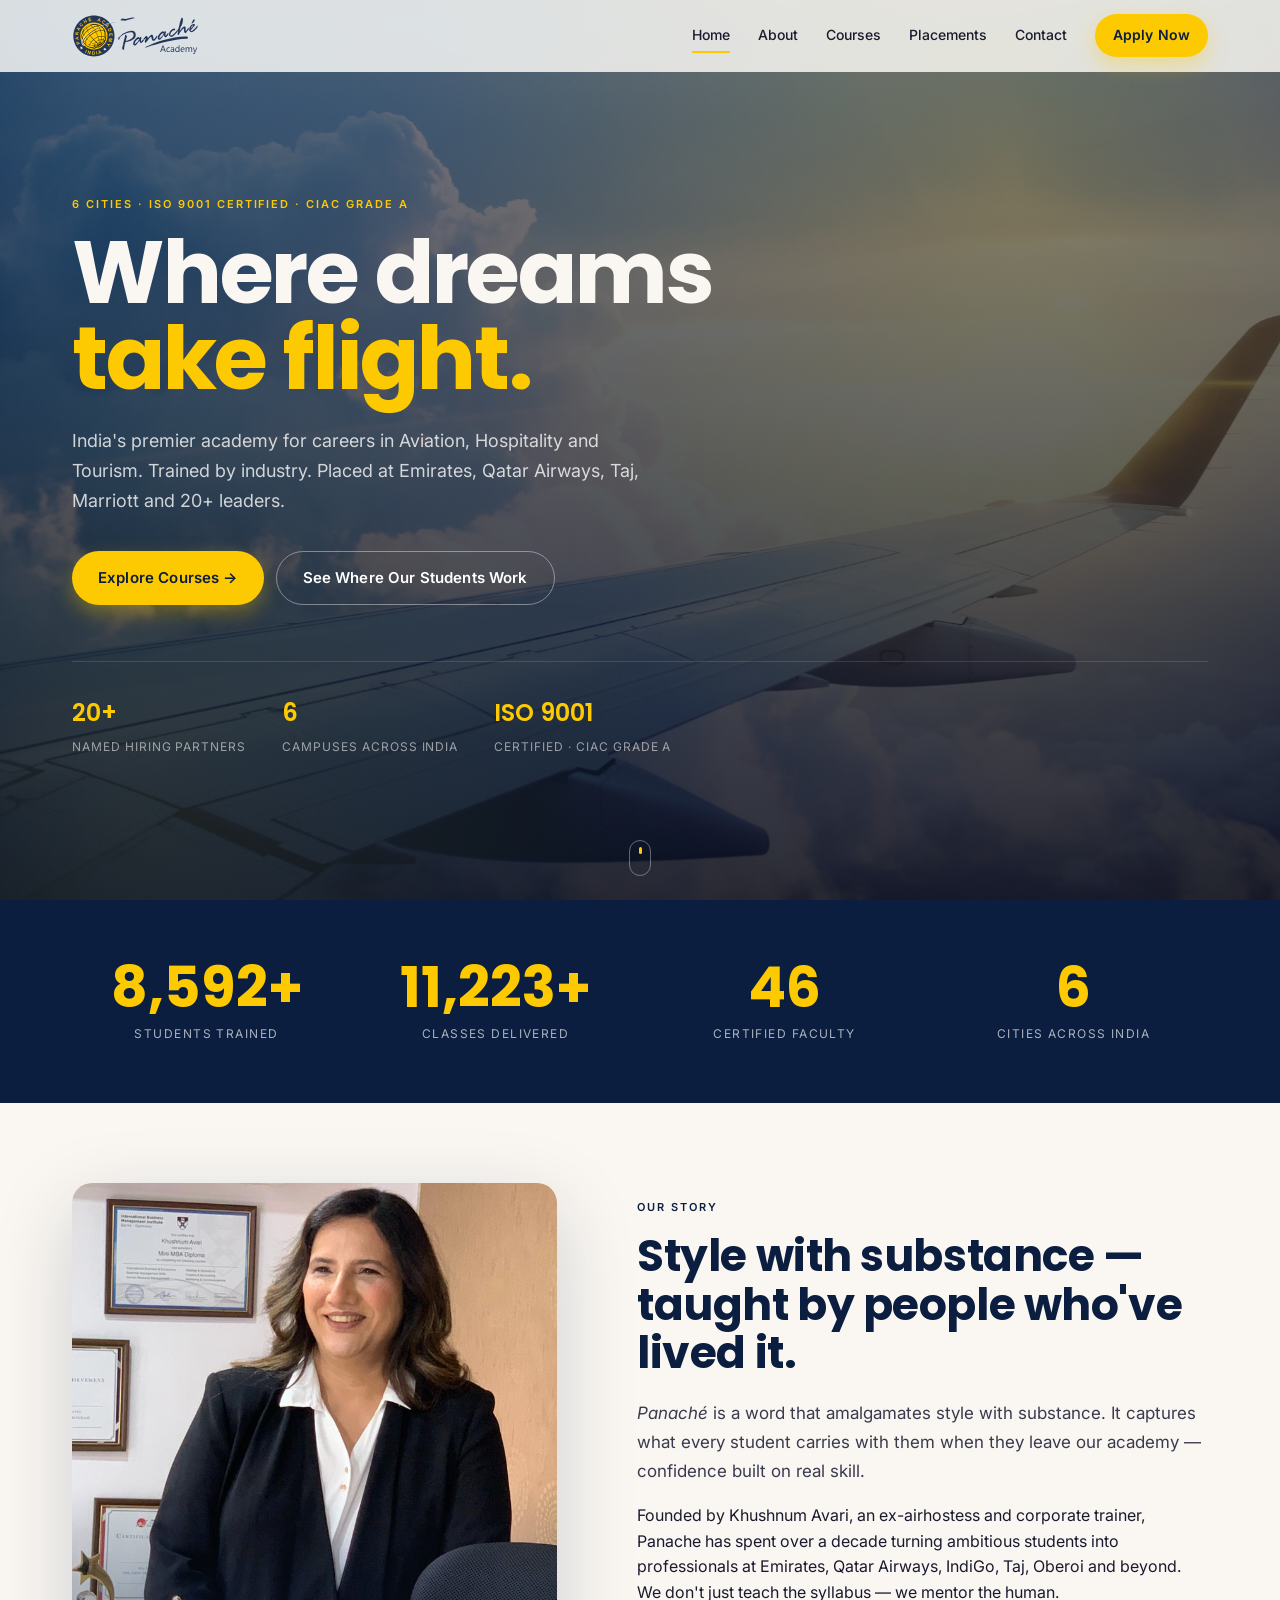
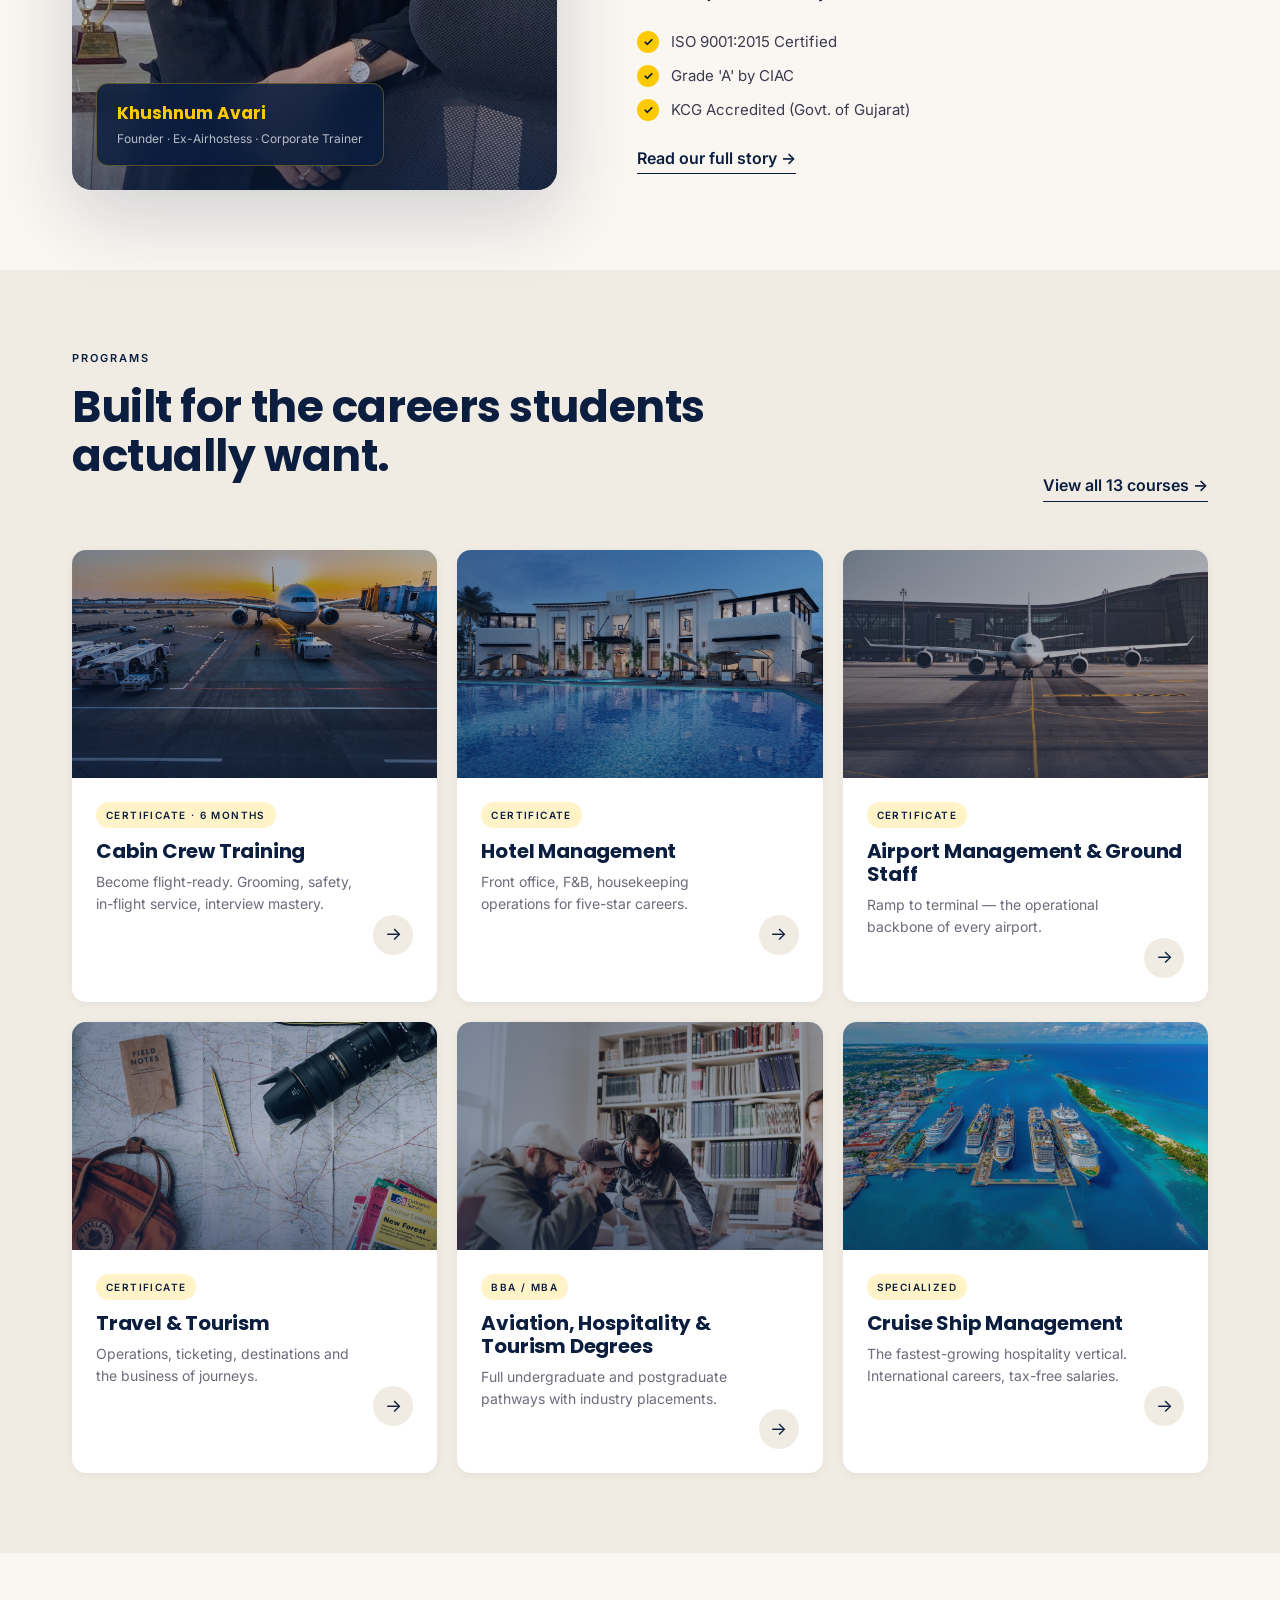
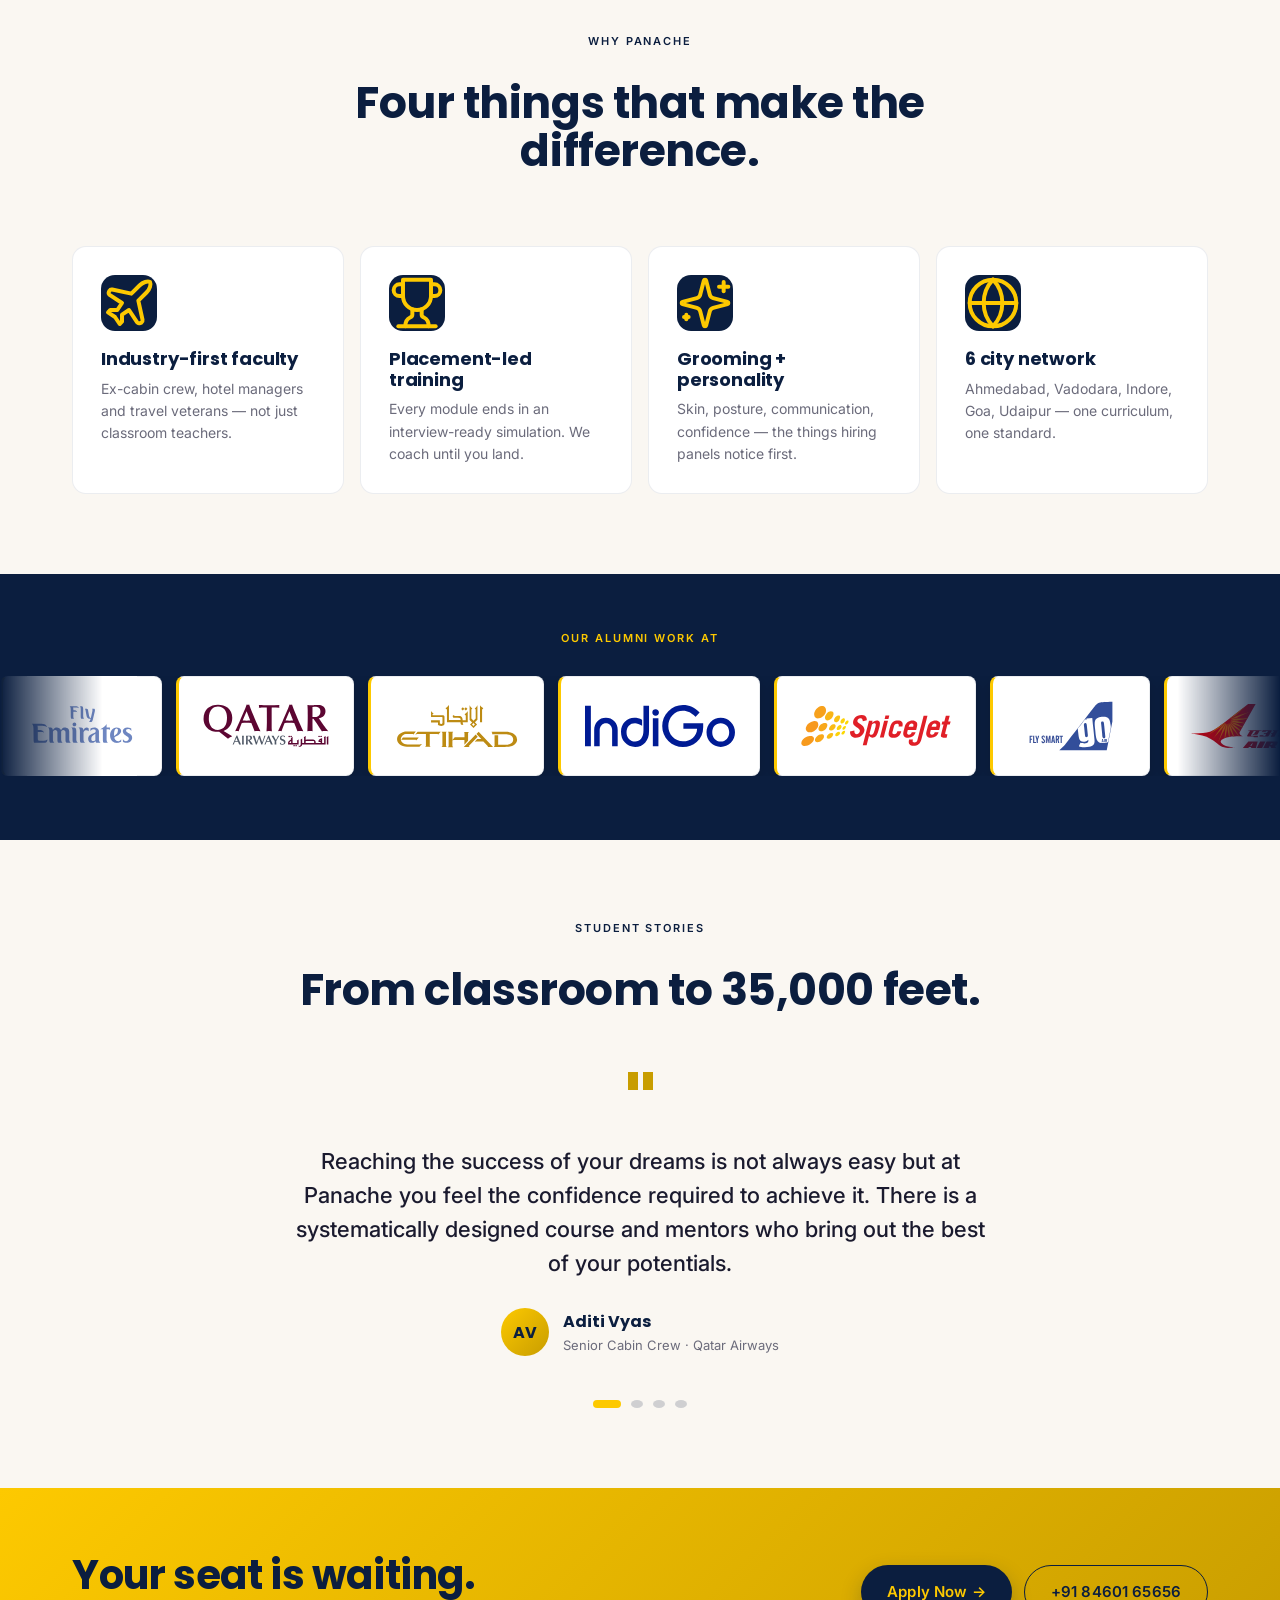
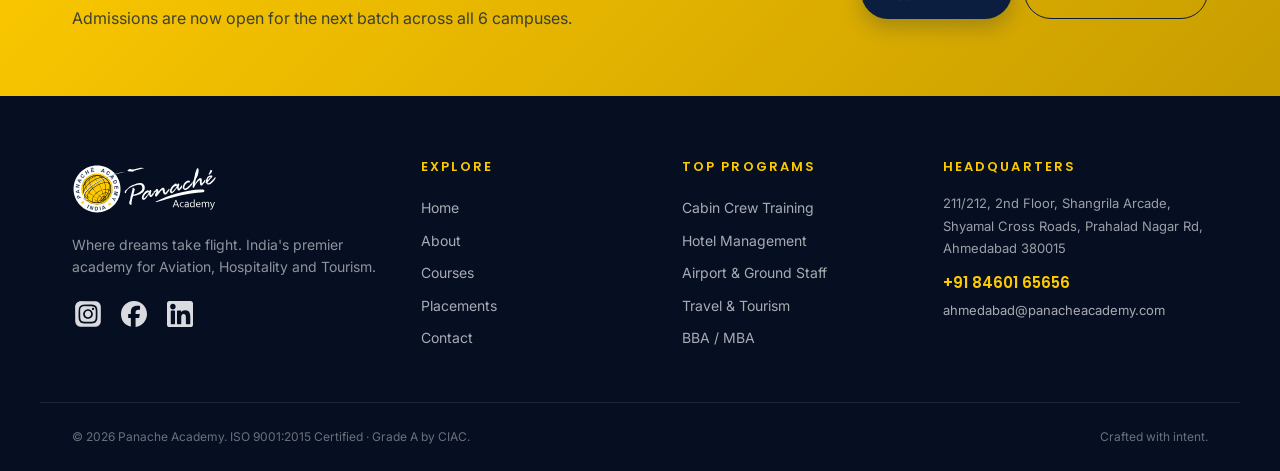
==== index.html @ a0f59168 "Initial site — Panache Academy pitch redesign" ====
<!DOCTYPE html>
<html lang="en">
<head>
  <meta charset="UTF-8" />
  <meta name="viewport" content="width=device-width, initial-scale=1.0" />
  <meta name="description" content="Panache Academy — India's premier institute for Aviation, Hospitality and Tourism careers. ISO 9001 certified. 23+ hiring partners. 6 cities." />
  <title>Panache Academy — Where Dreams Take Flight</title>

  <link rel="preconnect" href="https://fonts.googleapis.com" />
  <link rel="preconnect" href="https://fonts.gstatic.com" crossorigin />
  <link href="https://fonts.googleapis.com/css2?family=Inter:wght@400;500;600&family=Poppins:wght@500;600;700&display=swap" rel="stylesheet" />

  <link rel="stylesheet" href="css/style.css" />
</head>
<body>
  <!-- ============ HEADER ============ -->
  <header class="site-header" id="siteHeader">
    <div class="container header-inner">
      <a href="index.html" class="brand">
        <img src="images/panache-logo-01.svg" alt="Panache Academy" class="brand-img brand-img-dark" width="132" height="42" />
        <img src="images/panache-logo-02.svg" alt="Panache Academy" class="brand-img brand-img-light" width="132" height="42" />
      </a>

      <nav class="nav" id="primaryNav" aria-label="Primary">
        <a href="index.html" class="nav-link active">Home</a>
        <a href="about.html" class="nav-link">About</a>
        <a href="courses.html" class="nav-link">Courses</a>
        <a href="placements.html" class="nav-link">Placements</a>
        <a href="contact.html" class="nav-link">Contact</a>
        <a href="contact.html#apply" class="btn btn-primary btn-sm">Apply Now</a>
      </nav>

      <button class="nav-toggle" id="navToggle" aria-label="Open menu" aria-expanded="false">
        <span></span><span></span><span></span>
      </button>
    </div>
  </header>

  <!-- ============ HERO ============ -->
  <section class="hero">
    <div class="hero-bg" aria-hidden="true"></div>
    <div class="hero-overlay" aria-hidden="true"></div>

    <div class="container hero-inner">
      <p class="eyebrow">6 CITIES · ISO 9001 CERTIFIED · CIAC GRADE A</p>
      <h1 class="hero-title">
        Where dreams<br />
        <span class="gold">take flight.</span>
      </h1>
      <p class="hero-sub">
        India's premier academy for careers in Aviation, Hospitality and Tourism.
        Trained by industry. Placed at Emirates, Qatar Airways, Taj, Marriott and 20+ leaders.
      </p>
      <div class="hero-cta">
        <a href="courses.html" class="btn btn-primary">Explore Courses →</a>
        <a href="placements.html" class="btn btn-ghost">See Where Our Students Work</a>
      </div>

      <div class="hero-meta">
        <div><strong>20+</strong><span>Named Hiring Partners</span></div>
        <div><strong>6</strong><span>Campuses Across India</span></div>
        <div><strong>ISO 9001</strong><span>Certified · CIAC Grade A</span></div>
      </div>
    </div>

    <div class="hero-scroll" aria-hidden="true">
      <span></span>
    </div>
  </section>

  <!-- ============ STATS ============ -->
  <section class="stats" aria-label="Academy at a glance">
    <div class="container stats-grid">
      <div class="stat" data-count="8592">
        <div class="stat-num"><span class="counter" data-to="8592">0</span>+</div>
        <div class="stat-label">Students Trained</div>
      </div>
      <div class="stat">
        <div class="stat-num"><span class="counter" data-to="11223">0</span>+</div>
        <div class="stat-label">Classes Delivered</div>
      </div>
      <div class="stat">
        <div class="stat-num"><span class="counter" data-to="46">0</span></div>
        <div class="stat-label">Certified Faculty</div>
      </div>
      <div class="stat">
        <div class="stat-num"><span class="counter" data-to="6">0</span></div>
        <div class="stat-label">Cities Across India</div>
      </div>
    </div>
  </section>

  <!-- ============ ABOUT ============ -->
  <section class="about" id="about">
    <div class="container about-grid">
      <div class="about-media">
        <div class="about-img"></div>
        <div class="about-badge">
          <strong>Khushnum Avari</strong>
          <span>Founder · Ex-Airhostess · Corporate Trainer</span>
        </div>
      </div>

      <div class="about-copy">
        <p class="eyebrow dark">OUR STORY</p>
        <h2 class="section-title">
          Style with substance — taught by people who've lived it.
        </h2>
        <p class="lede">
          <em>Panaché</em> is a word that amalgamates style with substance. It captures what
          every student carries with them when they leave our academy — confidence built on real skill.
        </p>
        <p>
          Founded by Khushnum Avari, an ex-airhostess and corporate trainer, Panache has spent over
          a decade turning ambitious students into professionals at Emirates, Qatar Airways, IndiGo,
          Taj, Oberoi and beyond. We don't just teach the syllabus — we mentor the human.
        </p>

        <ul class="creds">
          <li><span>✓</span> ISO 9001:2015 Certified</li>
          <li><span>✓</span> Grade 'A' by CIAC</li>
          <li><span>✓</span> KCG Accredited (Govt. of Gujarat)</li>
        </ul>

        <a href="about.html" class="link-arrow">Read our full story →</a>
      </div>
    </div>
  </section>

  <!-- ============ COURSES PREVIEW ============ -->
  <section class="courses-preview">
    <div class="container">
      <div class="section-head">
        <div>
          <p class="eyebrow dark">PROGRAMS</p>
          <h2 class="section-title">Built for the careers students actually want.</h2>
        </div>
        <a href="courses.html" class="link-arrow desktop-only">View all 13 courses →</a>
      </div>

      <div class="course-grid">
        <a href="courses.html" class="course-card card-cabin">
          <div class="course-img"></div>
          <div class="course-body">
            <span class="course-tag">CERTIFICATE · 6 MONTHS</span>
            <h3>Cabin Crew Training</h3>
            <p>Become flight-ready. Grooming, safety, in-flight service, interview mastery.</p>
            <span class="course-arrow">→</span>
          </div>
        </a>

        <a href="courses.html" class="course-card card-hotel">
          <div class="course-img"></div>
          <div class="course-body">
            <span class="course-tag">CERTIFICATE</span>
            <h3>Hotel Management</h3>
            <p>Front office, F&B, housekeeping operations for five-star careers.</p>
            <span class="course-arrow">→</span>
          </div>
        </a>

        <a href="courses.html" class="course-card card-airport">
          <div class="course-img"></div>
          <div class="course-body">
            <span class="course-tag">CERTIFICATE</span>
            <h3>Airport Management & Ground Staff</h3>
            <p>Ramp to terminal — the operational backbone of every airport.</p>
            <span class="course-arrow">→</span>
          </div>
        </a>

        <a href="courses.html" class="course-card card-travel">
          <div class="course-img"></div>
          <div class="course-body">
            <span class="course-tag">CERTIFICATE</span>
            <h3>Travel & Tourism</h3>
            <p>Operations, ticketing, destinations and the business of journeys.</p>
            <span class="course-arrow">→</span>
          </div>
        </a>

        <a href="courses.html" class="course-card card-degree">
          <div class="course-img"></div>
          <div class="course-body">
            <span class="course-tag">BBA / MBA</span>
            <h3>Aviation, Hospitality & Tourism Degrees</h3>
            <p>Full undergraduate and postgraduate pathways with industry placements.</p>
            <span class="course-arrow">→</span>
          </div>
        </a>

        <a href="courses.html" class="course-card card-cruise">
          <div class="course-img"></div>
          <div class="course-body">
            <span class="course-tag">SPECIALIZED</span>
            <h3>Cruise Ship Management</h3>
            <p>The fastest-growing hospitality vertical. International careers, tax-free salaries.</p>
            <span class="course-arrow">→</span>
          </div>
        </a>
      </div>

      <a href="courses.html" class="link-arrow mobile-only">View all 13 courses →</a>
    </div>
  </section>

  <!-- ============ WHY PANACHE ============ -->
  <section class="why">
    <div class="container">
      <div class="section-head centered">
        <p class="eyebrow dark">WHY PANACHE</p>
        <h2 class="section-title">Four things that make the difference.</h2>
      </div>

      <div class="why-grid">
        <div class="why-card">
          <div class="why-icon">
            <svg viewBox="0 0 24 24" fill="none" stroke="currentColor" stroke-width="1.7" stroke-linecap="round" stroke-linejoin="round" aria-hidden="true">
              <path d="M17.8 19.2 16 11l3.5-3.5C21 6 21.5 4 21 3c-1-.5-3 0-4.5 1.5L13 8 4.8 6.2c-.5-.1-.9.1-1.1.5l-.3.5c-.2.5-.1 1 .3 1.3L9 12l-2 3H4l-1 1 3 2 2 3 1-1v-3l3-2 3.5 5.3c.3.4.8.5 1.3.3l.5-.2c.4-.3.6-.7.5-1.2z"/>
            </svg>
          </div>
          <h3>Industry-first faculty</h3>
          <p>Ex-cabin crew, hotel managers and travel veterans — not just classroom teachers.</p>
        </div>
        <div class="why-card">
          <div class="why-icon">
            <svg viewBox="0 0 24 24" fill="none" stroke="currentColor" stroke-width="1.7" stroke-linecap="round" stroke-linejoin="round" aria-hidden="true">
              <path d="M6 9H4.5a2.5 2.5 0 0 1 0-5H6"/>
              <path d="M18 9h1.5a2.5 2.5 0 0 0 0-5H18"/>
              <path d="M4 22h16"/>
              <path d="M10 14.66V17c0 .55-.47.98-.97 1.21C7.85 18.75 7 20.24 7 22"/>
              <path d="M14 14.66V17c0 .55.47.98.97 1.21C16.15 18.75 17 20.24 17 22"/>
              <path d="M18 2H6v7a6 6 0 0 0 12 0V2Z"/>
            </svg>
          </div>
          <h3>Placement-led training</h3>
          <p>Every module ends in an interview-ready simulation. We coach until you land.</p>
        </div>
        <div class="why-card">
          <div class="why-icon">
            <svg viewBox="0 0 24 24" fill="none" stroke="currentColor" stroke-width="1.7" stroke-linecap="round" stroke-linejoin="round" aria-hidden="true">
              <path d="M9.937 15.5A2 2 0 0 0 8.5 14.063l-6.135-1.582a.5.5 0 0 1 0-.962L8.5 9.936A2 2 0 0 0 9.937 8.5l1.582-6.135a.5.5 0 0 1 .963 0L14.063 8.5A2 2 0 0 0 15.5 9.937l6.135 1.581a.5.5 0 0 1 0 .964L15.5 14.063a2 2 0 0 0-1.437 1.437l-1.582 6.135a.5.5 0 0 1-.963 0z"/>
              <path d="M20 3v4"/>
              <path d="M22 5h-4"/>
              <path d="M4 17v2"/>
              <path d="M5 18H3"/>
            </svg>
          </div>
          <h3>Grooming + personality</h3>
          <p>Skin, posture, communication, confidence — the things hiring panels notice first.</p>
        </div>
        <div class="why-card">
          <div class="why-icon">
            <svg viewBox="0 0 24 24" fill="none" stroke="currentColor" stroke-width="1.7" stroke-linecap="round" stroke-linejoin="round" aria-hidden="true">
              <circle cx="12" cy="12" r="10"/>
              <path d="M12 2a14.5 14.5 0 0 0 0 20"/>
              <path d="M12 2a14.5 14.5 0 0 1 0 20"/>
              <path d="M2 12h20"/>
            </svg>
          </div>
          <h3>6 city network</h3>
          <p>Ahmedabad, Vadodara, Indore, Goa, Udaipur — one curriculum, one standard.</p>
        </div>
      </div>
    </div>
  </section>

  <!-- ============ PARTNERS MARQUEE ============ -->
  <section class="partners">
    <div class="container">
      <p class="eyebrow">OUR ALUMNI WORK AT</p>
    </div>
    <div class="marquee marquee-logos" aria-hidden="true">
      <div class="marquee-track">
        <span><img src="logos/emirates.svg" alt="Emirates" /></span>
        <span><img src="logos/qatar-airways.svg" alt="Qatar Airways" /></span>
        <span><img src="logos/etihad.svg" alt="Etihad Airways" /></span>
        <span><img src="logos/indigo.svg" alt="IndiGo" /></span>
        <span><img src="logos/spicejet.svg" alt="SpiceJet" /></span>
        <span><img src="logos/goair.svg" alt="GoAir" /></span>
        <span><img src="logos/air-india.svg" alt="Air India" /></span>
        <span><img src="logos/jet-airways.svg" alt="Jet Airways" /></span>
        <span><img src="logos/malaysia-airlines.svg" alt="Malaysia Airlines" /></span>
        <span><img src="logos/taj.svg" alt="Taj Hotels" /></span>
        <span><img src="logos/oberoi.png" alt="The Oberoi Group" /></span>
        <span><img src="logos/marriott.svg" alt="Marriott" /></span>
        <span><img src="logos/hilton.svg" alt="Hilton" /></span>
        <span><img src="logos/radisson.svg" alt="Radisson Blu" /></span>
        <span><img src="logos/itc.svg" alt="ITC Hotels" /></span>
        <span><img src="logos/club-mahindra.svg" alt="Club Mahindra" /></span>
        <span><img src="logos/baywatch.png" alt="Baywatch Resort" /></span>
        <span><img src="logos/cox-and-kings.svg" alt="Cox & Kings" /></span>
        <span><img src="logos/kuoni.svg" alt="Kuoni" /></span>
        <span><img src="logos/vfs-global.png" alt="VFS Global" /></span>
        <!-- duplicate for seamless scroll -->
        <span><img src="logos/emirates.svg" alt="Emirates" /></span>
        <span><img src="logos/qatar-airways.svg" alt="Qatar Airways" /></span>
        <span><img src="logos/etihad.svg" alt="Etihad Airways" /></span>
        <span><img src="logos/indigo.svg" alt="IndiGo" /></span>
        <span><img src="logos/spicejet.svg" alt="SpiceJet" /></span>
        <span><img src="logos/goair.svg" alt="GoAir" /></span>
        <span><img src="logos/air-india.svg" alt="Air India" /></span>
        <span><img src="logos/jet-airways.svg" alt="Jet Airways" /></span>
        <span><img src="logos/malaysia-airlines.svg" alt="Malaysia Airlines" /></span>
        <span><img src="logos/taj.svg" alt="Taj Hotels" /></span>
        <span><img src="logos/oberoi.png" alt="The Oberoi Group" /></span>
        <span><img src="logos/marriott.svg" alt="Marriott" /></span>
        <span><img src="logos/hilton.svg" alt="Hilton" /></span>
        <span><img src="logos/radisson.svg" alt="Radisson Blu" /></span>
        <span><img src="logos/itc.svg" alt="ITC Hotels" /></span>
        <span><img src="logos/club-mahindra.svg" alt="Club Mahindra" /></span>
        <span><img src="logos/baywatch.png" alt="Baywatch Resort" /></span>
        <span><img src="logos/cox-and-kings.svg" alt="Cox & Kings" /></span>
        <span><img src="logos/kuoni.svg" alt="Kuoni" /></span>
        <span><img src="logos/vfs-global.png" alt="VFS Global" /></span>
      </div>
    </div>
  </section>

  <!-- ============ TESTIMONIALS ============ -->
  <section class="testimonials">
    <div class="container">
      <div class="section-head centered">
        <p class="eyebrow dark">STUDENT STORIES</p>
        <h2 class="section-title">From classroom to 35,000 feet.</h2>
      </div>

      <div class="testimonial-track" id="testimonialTrack">
        <article class="testimonial active">
          <div class="quote-mark">"</div>
          <p class="quote">Reaching the success of your dreams is not always easy but at Panache you feel the confidence required to achieve it. There is a systematically designed course and mentors who bring out the best of your potentials.</p>
          <div class="cite">
            <div class="cite-avatar" data-initials="AV"></div>
            <div>
              <strong>Aditi Vyas</strong>
              <span>Senior Cabin Crew · Qatar Airways</span>
            </div>
          </div>
        </article>

        <article class="testimonial">
          <div class="quote-mark">"</div>
          <p class="quote">Panache Academy shall always have my highest gratitude as I am working as a Senior Cabin Crew in Emirates. I would like to thank Khushnum Ma'am for finding me worthwhile.</p>
          <div class="cite">
            <div class="cite-avatar" data-initials="DR"></div>
            <div>
              <strong>Deepali Raval</strong>
              <span>Senior Cabin Crew · Emirates</span>
            </div>
          </div>
        </article>

        <article class="testimonial">
          <div class="quote-mark">"</div>
          <p class="quote">Thanks to the effective training and well organized Placement Department, they co-ordinated the interviews and helped me fulfill my dreams. Today I proudly thank Panache for all they did.</p>
          <div class="cite">
            <div class="cite-avatar" data-initials="HB"></div>
            <div>
              <strong>Himanshu Bhatt</strong>
              <span>Cabin Crew Instructor · IndiGo</span>
            </div>
          </div>
        </article>

        <article class="testimonial">
          <div class="quote-mark">"</div>
          <p class="quote">It was always my dream to make a career into Aviation. Joining Panache gave a definite path to my dreams. Panache will always be the biggest stepping stone in my career.</p>
          <div class="cite">
            <div class="cite-avatar" data-initials="JM"></div>
            <div>
              <strong>Javnika More</strong>
              <span>Cabin Crew · GoAir</span>
            </div>
          </div>
        </article>
      </div>

      <div class="testimonial-dots" id="testimonialDots" role="tablist" aria-label="Testimonial navigation">
        <button class="active" data-i="0" aria-label="Testimonial 1"></button>
        <button data-i="1" aria-label="Testimonial 2"></button>
        <button data-i="2" aria-label="Testimonial 3"></button>
        <button data-i="3" aria-label="Testimonial 4"></button>
      </div>
    </div>
  </section>

  <!-- ============ CTA BAND ============ -->
  <section class="cta-band">
    <div class="container cta-inner">
      <div>
        <h2>Your seat is waiting.</h2>
        <p>Admissions are now open for the next batch across all 6 campuses.</p>
      </div>
      <div class="cta-actions">
        <a href="contact.html#apply" class="btn btn-primary">Apply Now →</a>
        <a href="tel:+918460165656" class="btn btn-ghost-dark">+91 84601 65656</a>
      </div>
    </div>
  </section>

  <!-- ============ FOOTER ============ -->
  <footer class="footer">
    <div class="container footer-grid">
      <div class="footer-col">
        <a href="index.html" class="brand brand-light">
          <img src="images/panache-logo-01.svg" alt="Panache Academy" class="brand-img brand-img-dark" width="132" height="42" />
          <img src="images/panache-logo-02.svg" alt="Panache Academy" class="brand-img brand-img-light" width="132" height="42" />
        </a>
        <p class="footer-tag">Where dreams take flight. India's premier academy for Aviation, Hospitality and Tourism.</p>
        <div class="socials">
          <a href="https://instagram.com/panacheacademyofficial" aria-label="Instagram" target="_blank" rel="noopener"><img src="logos/instagram.svg" alt="Instagram" /></a>
          <a href="https://www.facebook.com/panacheacademyofficial" aria-label="Facebook" target="_blank" rel="noopener"><img src="logos/facebook.svg" alt="Facebook" /></a>
          <a href="https://www.linkedin.com/company/panacheacademyindia/" aria-label="LinkedIn" target="_blank" rel="noopener"><img src="logos/linkedin.svg" alt="LinkedIn" /></a>
        </div>
      </div>

      <div class="footer-col">
        <h4>Explore</h4>
        <a href="index.html">Home</a>
        <a href="about.html">About</a>
        <a href="courses.html">Courses</a>
        <a href="placements.html">Placements</a>
        <a href="contact.html">Contact</a>
      </div>

      <div class="footer-col">
        <h4>Top Programs</h4>
        <a href="courses.html">Cabin Crew Training</a>
        <a href="courses.html">Hotel Management</a>
        <a href="courses.html">Airport & Ground Staff</a>
        <a href="courses.html">Travel & Tourism</a>
        <a href="courses.html">BBA / MBA</a>
      </div>

      <div class="footer-col">
        <h4>Headquarters</h4>
        <p class="footer-addr">
          211/212, 2nd Floor, Shangrila Arcade,<br />
          Shyamal Cross Roads, Prahalad Nagar Rd,<br />
          Ahmedabad 380015
        </p>
        <a href="tel:+918460165656" class="footer-phone">+91 84601 65656</a>
        <a href="mailto:ahmedabad@panacheacademy.com" class="footer-mail">ahmedabad@panacheacademy.com</a>
      </div>
    </div>

    <div class="footer-bottom container">
      <span>© 2026 Panache Academy. ISO 9001:2015 Certified · Grade A by CIAC.</span>
      <span>Crafted with intent.</span>
    </div>
  </footer>

  <script src="js/main.js"></script>
</body>
</html>
---- css/style.css ----
/* ============================================================
   PANACHE ACADEMY — Master Stylesheet
   Mobile-first. Shared across all pages.
   ============================================================ */

:root {
  --navy:        #0B1E3F;
  --navy-deep:   #060F22;
  --navy-soft:   #142B54;
  --gold:        #FDC900;
  --gold-bright: #FFD633;
  --gold-deep:   #C89D00;
  --amber:       #F4C430;
  --cream:       #FAF7F2;
  --cream-warm:  #F1ECE3;
  --ink:         #1A1A2E;
  --ink-soft:    #3A3A4E;
  --muted:       #6B6B7B;
  --line:        rgba(11, 30, 63, 0.08);
  --line-dark:   rgba(255, 255, 255, 0.12);

  --shadow-sm:   0 2px 8px rgba(11, 30, 63, 0.06);
  --shadow-md:   0 8px 32px rgba(11, 30, 63, 0.10);
  --shadow-lg:   0 24px 80px rgba(11, 30, 63, 0.18);

  --radius:      14px;
  --radius-lg:   20px;
  --radius-sm:   8px;

  --container:   1200px;
  --header-h:    72px;

  --ease:        cubic-bezier(.4, 0, .2, 1);
  --ease-out:    cubic-bezier(.16, 1, .3, 1);
}

/* ============================================================
   CUSTOM CURSOR — instant dot + trailing ring
   ============================================================ */
.cursor {
  position: fixed;
  top: 0;
  left: 0;
  pointer-events: none;
  z-index: 9999;
  border-radius: 50%;
  will-change: transform;
  transform: translate3d(-100px, -100px, 0) translate(-50%, -50%);
  opacity: 0;
  transition: opacity .25s ease;
  mix-blend-mode: normal;
}
.cursor-dot {
  width: 9px;
  height: 9px;
  background: #fff;
  box-shadow:
    0 2px 8px rgba(0, 0, 0, 0.28),
    0 0 0 1px rgba(0, 0, 0, 0.08);
  /* transform is NOT transitioned — must follow the mouse with zero delay */
  transition: opacity .2s ease, width .18s var(--ease), height .18s var(--ease), box-shadow .18s var(--ease);
}
.cursor-ring { display: none; }

/* Over interactive elements: hide the custom dot, let native pointer cursor show */
body.cursor-hover .cursor-dot,
body.cursor-hover .cursor-ring {
  opacity: 0 !important;
}

/* Hide native cursor only on non-interactive areas; keep it visible on
   anything clickable so the user sees the pointer/hand, not the dot. */
body.has-custom-cursor {
  cursor: none;
}
/* Restore native pointer cursor on interactive elements */
body.has-custom-cursor a,
body.has-custom-cursor button,
body.has-custom-cursor [role="button"],
body.has-custom-cursor .nav-toggle,
body.has-custom-cursor .filter-chip,
body.has-custom-cursor .testimonial-dots button,
body.has-custom-cursor select {
  cursor: pointer;
}
/* Text cursor on text inputs */
body.has-custom-cursor input,
body.has-custom-cursor textarea,
body.has-custom-cursor [contenteditable] {
  cursor: text;
}

@media (pointer: coarse), (prefers-reduced-motion: reduce) {
  .cursor { display: none !important; }
}

/* ---------- Reset ---------- */
*, *::before, *::after { box-sizing: border-box; }
html { scroll-behavior: smooth; -webkit-text-size-adjust: 100%; }
body {
  margin: 0;
  font-family: 'Inter', system-ui, -apple-system, sans-serif;
  font-size: 16px;
  line-height: 1.6;
  color: var(--ink);
  background: var(--cream);
  -webkit-font-smoothing: antialiased;
  overflow-x: hidden;
}
img { max-width: 100%; display: block; }
a { color: inherit; text-decoration: none; }
button { font-family: inherit; cursor: pointer; border: none; background: none; }
ul { list-style: none; padding: 0; margin: 0; }
h1, h2, h3, h4 {
  font-family: 'Poppins', sans-serif;
  font-weight: 700;
  line-height: 1.15;
  margin: 0 0 .5em;
  letter-spacing: -0.01em;
}
p { margin: 0 0 1em; }
::selection { background: var(--gold); color: var(--navy); }

/* ---------- Layout primitives ---------- */
.container {
  width: 100%;
  max-width: var(--container);
  margin-inline: auto;
  padding-inline: 20px;
}

/* ---------- Typography utilities ---------- */
.eyebrow {
  font-family: 'Inter', sans-serif;
  font-size: 11px;
  font-weight: 600;
  letter-spacing: 0.18em;
  text-transform: uppercase;
  color: var(--gold);
  margin: 0 0 16px;
}
.eyebrow.dark { color: var(--navy); }

.section-title {
  font-size: clamp(28px, 5vw, 44px);
  line-height: 1.1;
  color: var(--navy);
  max-width: 720px;
}
.lede {
  font-size: 17px;
  color: var(--ink-soft);
  line-height: 1.7;
}
.gold { color: var(--gold); }
.link-arrow {
  display: inline-flex;
  align-items: center;
  gap: 8px;
  color: var(--navy);
  font-weight: 600;
  border-bottom: 1px solid currentColor;
  padding-bottom: 2px;
  transition: gap .25s var(--ease);
}
.link-arrow:hover { gap: 14px; }

/* ---------- Buttons ---------- */
.btn {
  display: inline-flex;
  align-items: center;
  justify-content: center;
  gap: 8px;
  padding: 14px 26px;
  border-radius: 999px;
  font-weight: 600;
  font-size: 15px;
  letter-spacing: 0.01em;
  transition: transform .2s var(--ease), background .25s var(--ease), color .25s var(--ease), box-shadow .25s var(--ease);
  white-space: nowrap;
}
.btn-sm { padding: 10px 18px; font-size: 14px; }
.btn-primary {
  background: var(--gold);
  color: var(--navy);
  box-shadow: 0 8px 20px rgba(253, 201, 0, 0.35);
}
.btn-primary:hover {
  background: var(--gold-bright);
  transform: translateY(-2px);
  box-shadow: 0 12px 28px rgba(253, 201, 0, 0.45);
}
.btn-ghost {
  background: transparent;
  color: #fff;
  border: 1.5px solid rgba(255,255,255,0.4);
}
.btn-ghost:hover { background: rgba(255,255,255,0.08); border-color: #fff; }
.btn-ghost-dark {
  background: transparent;
  color: var(--navy);
  border: 1.5px solid var(--navy);
}
.btn-ghost-dark:hover { background: var(--navy); color: var(--cream); }

/* ============================================================
   HEADER
   ============================================================ */
.site-header {
  position: fixed;
  inset: 0 0 auto 0;
  height: var(--header-h);
  background: rgba(250, 247, 242, 0.85);
  backdrop-filter: saturate(180%) blur(14px);
  -webkit-backdrop-filter: saturate(180%) blur(14px);
  border-bottom: 1px solid transparent;
  z-index: 100;
  transition: background .25s var(--ease), border-color .25s var(--ease), box-shadow .25s var(--ease);
}
.site-header.scrolled {
  background: rgba(250, 247, 242, 0.96);
  border-bottom-color: var(--line);
  box-shadow: 0 4px 24px rgba(11,30,63,0.06);
}
.header-inner {
  height: 100%;
  display: flex;
  align-items: center;
  justify-content: space-between;
}

.brand { display: inline-flex; align-items: center; gap: 0; }
.brand-img {
  height: 42px;
  width: auto;
  display: block;
}
.footer .brand-img { height: 48px; }
/* Show blue logo on light bg, white logo on dark bg */
.brand .brand-img-light { display: none; }
.brand.brand-light .brand-img-dark { display: none; }
.brand.brand-light .brand-img-light { display: block; }

.nav { display: none; align-items: center; gap: 28px; }
.nav-link {
  font-size: 14px;
  font-weight: 500;
  color: var(--ink);
  position: relative;
  padding: 6px 0;
  transition: color .2s var(--ease);
}
.nav-link::after {
  content: '';
  position: absolute;
  left: 0; right: 0; bottom: 0;
  height: 2px;
  background: var(--gold);
  transform: scaleX(0);
  transform-origin: left;
  transition: transform .3s var(--ease-out);
}
.nav-link:hover { color: var(--navy); }
.nav-link:hover::after,
.nav-link.active::after { transform: scaleX(1); }

.nav-toggle {
  width: 40px; height: 40px;
  display: grid;
  place-items: center;
  gap: 5px;
  border-radius: 8px;
}
.nav-toggle span {
  display: block;
  width: 22px; height: 2px;
  background: var(--navy);
  border-radius: 2px;
  transition: transform .3s var(--ease), opacity .2s var(--ease);
}
.nav-toggle.open span:nth-child(1) { transform: translateY(7px) rotate(45deg); }
.nav-toggle.open span:nth-child(2) { opacity: 0; }
.nav-toggle.open span:nth-child(3) { transform: translateY(-7px) rotate(-45deg); }

/* Mobile drawer */
.nav.open {
  display: flex;
  flex-direction: column;
  position: fixed;
  top: var(--header-h);
  left: 0; right: 0;
  background: var(--cream);
  padding: 28px 20px 36px;
  gap: 4px;
  border-bottom: 1px solid var(--line);
  box-shadow: 0 24px 60px rgba(11,30,63,0.12);
  align-items: stretch;
}
.nav.open .nav-link {
  font-size: 18px;
  padding: 14px 4px;
  border-bottom: 1px solid var(--line);
}
.nav.open .nav-link:last-of-type { border-bottom: none; }
.nav.open .btn { margin-top: 16px; align-self: flex-start; }

/* ============================================================
   HERO
   ============================================================ */
.hero {
  position: relative;
  min-height: 100vh;
  min-height: 100svh;
  padding: calc(var(--header-h) + 60px) 0 80px;
  display: flex;
  align-items: center;
  color: var(--cream);
  overflow: hidden;
  isolation: isolate;
}
.hero-bg {
  position: absolute; inset: 0;
  background:
    linear-gradient(180deg, rgba(11,30,63,0.55) 0%, rgba(6,15,34,0.85) 100%),
    url('../images/hero-aviation.jpg');
  background-size: cover;
  background-position: center;
  z-index: -2;
}
.hero-overlay {
  position: absolute; inset: 0;
  background:
    radial-gradient(circle at 80% 20%, rgba(253,201,0,0.18), transparent 50%),
    radial-gradient(circle at 10% 90%, rgba(244,196,48,0.10), transparent 40%);
  z-index: -1;
}
.hero-inner { position: relative; }
.hero .eyebrow { color: var(--gold); }
.hero-title {
  font-size: clamp(40px, 8.5vw, 88px);
  line-height: 0.98;
  margin: 0 0 24px;
  letter-spacing: -0.025em;
  font-weight: 700;
}
.hero-sub {
  font-size: clamp(15px, 1.8vw, 18px);
  max-width: 600px;
  color: rgba(255,255,255,0.78);
  line-height: 1.65;
  margin-bottom: 36px;
}
.hero-cta {
  display: flex;
  flex-wrap: wrap;
  gap: 12px;
  margin-bottom: 56px;
}
.hero-meta {
  display: flex;
  gap: 36px;
  flex-wrap: wrap;
  padding-top: 32px;
  border-top: 1px solid rgba(255,255,255,0.12);
}
.hero-meta > div { display: flex; flex-direction: column; }
.hero-meta strong {
  font-family: 'Poppins', sans-serif;
  font-size: 24px;
  color: var(--gold);
  font-weight: 600;
}
.hero-meta span {
  font-size: 12px;
  color: rgba(255,255,255,0.55);
  letter-spacing: 0.08em;
  text-transform: uppercase;
  margin-top: 4px;
}
.hero-scroll {
  position: absolute;
  bottom: 24px;
  left: 50%;
  transform: translateX(-50%);
  width: 22px; height: 36px;
  border: 1.5px solid rgba(255,255,255,0.35);
  border-radius: 14px;
  display: none;
}
.hero-scroll span {
  display: block;
  width: 3px; height: 7px;
  background: var(--gold);
  border-radius: 2px;
  margin: 6px auto 0;
  animation: scroll-dot 1.8s var(--ease-out) infinite;
}
@keyframes scroll-dot {
  0%   { transform: translateY(0);  opacity: 1; }
  60%  { transform: translateY(14px); opacity: 0; }
  100% { transform: translateY(0);  opacity: 0; }
}

/* ============================================================
   STATS
   ============================================================ */
.stats {
  background: var(--navy);
  color: var(--cream);
  padding: 60px 0;
}
.stats-grid {
  display: grid;
  grid-template-columns: repeat(2, 1fr);
  gap: 36px 20px;
  text-align: center;
}
.stat-num {
  font-family: 'Poppins', sans-serif;
  font-size: clamp(36px, 6vw, 56px);
  font-weight: 700;
  color: var(--gold);
  line-height: 1;
  margin-bottom: 8px;
}
.stat-label {
  font-size: 12px;
  letter-spacing: 0.12em;
  text-transform: uppercase;
  color: rgba(255,255,255,0.65);
}

/* ============================================================
   ABOUT
   ============================================================ */
.about {
  padding: 80px 0;
  background: var(--cream);
}
.about-grid {
  display: grid;
  grid-template-columns: 1fr;
  gap: 48px;
  align-items: center;
}
.about-media {
  position: relative;
  border-radius: var(--radius-lg);
  overflow: hidden;
  box-shadow: var(--shadow-lg);
}
.about-img {
  aspect-ratio: 4 / 5;
  background:
    linear-gradient(180deg, rgba(11,30,63,0) 50%, rgba(11,30,63,0.65) 100%),
    url('../images/khushnum-avari.jpg');
  background-size: cover;
  background-position: center top;
}
.about-badge {
  position: absolute;
  left: 24px; bottom: 24px;
  background: rgba(11,30,63,0.85);
  backdrop-filter: blur(12px);
  -webkit-backdrop-filter: blur(12px);
  color: var(--cream);
  padding: 16px 20px;
  border-radius: 12px;
  display: flex;
  flex-direction: column;
  border: 1px solid rgba(253,201,0,0.3);
}
.about-badge strong {
  font-family: 'Poppins', sans-serif;
  font-size: 17px;
  color: var(--gold);
}
.about-badge span {
  font-size: 12px;
  color: rgba(255,255,255,0.7);
  margin-top: 2px;
}
.creds {
  margin: 24px 0;
  display: flex;
  flex-direction: column;
  gap: 10px;
}
.creds li {
  display: flex;
  align-items: center;
  gap: 12px;
  color: var(--ink-soft);
  font-size: 15px;
}
.creds span {
  display: grid; place-items: center;
  width: 22px; height: 22px;
  background: var(--gold);
  color: var(--navy);
  border-radius: 50%;
  font-size: 12px;
  font-weight: 700;
}

/* ============================================================
   SECTION HEADS
   ============================================================ */
.section-head {
  display: flex;
  flex-direction: column;
  gap: 12px;
  margin-bottom: 48px;
}
.section-head.centered { text-align: center; align-items: center; }
.section-head.centered .section-title { margin-inline: auto; }
.desktop-only { display: none; }
.mobile-only { display: inline-flex; margin-top: 32px; }

/* ============================================================
   COURSES PREVIEW
   ============================================================ */
.courses-preview {
  padding: 80px 0;
  background: var(--cream-warm);
}
.course-grid {
  display: grid;
  grid-template-columns: 1fr;
  gap: 20px;
}
.course-card {
  display: flex;
  flex-direction: column;
  background: #fff;
  border-radius: var(--radius);
  overflow: hidden;
  box-shadow: var(--shadow-sm);
  transition: transform .35s var(--ease-out), box-shadow .35s var(--ease-out);
  position: relative;
}
.course-card:hover {
  transform: translateY(-4px);
  box-shadow: var(--shadow-md);
}
.course-img {
  aspect-ratio: 16 / 10;
  background-size: cover;
  background-position: center;
  position: relative;
}
.course-img::after {
  content: '';
  position: absolute; inset: 0;
  background: linear-gradient(180deg, transparent 50%, rgba(11,30,63,0.5) 100%);
}
.card-cabin .course-img,
.course-full-img.card-cabin {
  background-image:
    linear-gradient(135deg, rgba(11,30,63,0.5), rgba(11,30,63,0.2)),
    url('../images/course-cabin-crew.jpg');
}
.card-hotel .course-img,
.course-full-img.card-hotel {
  background-image:
    linear-gradient(135deg, rgba(11,30,63,0.45), rgba(11,30,63,0.15)),
    url('../images/course-hotel.jpg');
}
.card-airport .course-img,
.course-full-img.card-airport {
  background-image:
    linear-gradient(135deg, rgba(11,30,63,0.5), rgba(11,30,63,0.2)),
    url('../images/course-airport.jpg');
}
.card-travel .course-img,
.course-full-img.card-travel {
  background-image:
    linear-gradient(135deg, rgba(11,30,63,0.45), rgba(11,30,63,0.15)),
    url('../images/course-travel.jpg');
}
.card-degree .course-img,
.course-full-img.card-degree {
  background-image:
    linear-gradient(135deg, rgba(11,30,63,0.5), rgba(11,30,63,0.2)),
    url('../images/course-degree.jpg');
}
.card-cruise .course-img,
.course-full-img.card-cruise {
  background-image:
    linear-gradient(135deg, rgba(11,30,63,0.45), rgba(11,30,63,0.15)),
    url('../images/course-cruise.jpg');
}
.course-body {
  padding: 24px 24px 64px;
  display: flex;
  flex-direction: column;
  gap: 8px;
  position: relative;
}
.course-card p { padding-right: 56px; }
.course-tag {
  font-size: 10px;
  font-weight: 600;
  letter-spacing: 0.14em;
  color: var(--navy);
  background: rgba(253,201,0,0.22);
  padding: 5px 10px;
  border-radius: 999px;
  align-self: flex-start;
  margin-bottom: 4px;
}
.course-card h3 {
  font-size: 20px;
  color: var(--navy);
  margin: 0;
}
.course-card p {
  font-size: 14px;
  color: var(--muted);
  margin: 0;
  line-height: 1.55;
}
.course-arrow {
  position: absolute;
  right: 24px; bottom: 24px;
  width: 40px; height: 40px;
  display: grid; place-items: center;
  background: var(--cream-warm);
  color: var(--navy);
  border-radius: 50%;
  font-size: 18px;
  transition: background .3s var(--ease), color .3s var(--ease), transform .3s var(--ease);
}
.course-card:hover .course-arrow {
  background: var(--gold);
  transform: translate(4px, -4px);
}

/* ============================================================
   WHY PANACHE
   ============================================================ */
.why {
  padding: 80px 0;
  background: var(--cream);
  position: relative;
  isolation: isolate;
  overflow: hidden;
}
.why::before {
  content: '';
  position: absolute;
  inset: 0;
  background: url('../images/hero-aviation.jpg') center/cover no-repeat;
  background-attachment: fixed;
  opacity: 0.06;
  z-index: -1;
}
@media (max-width: 900px) {
  .why::before { background-attachment: scroll; opacity: 0.04; }
}
.why-grid {
  display: grid;
  grid-template-columns: 1fr;
  gap: 16px;
}
.why-card {
  padding: 28px;
  background: #fff;
  border-radius: var(--radius);
  border: 1px solid var(--line);
  transition: transform .3s var(--ease-out), border-color .3s var(--ease);
}
.why-card:hover {
  transform: translateY(-3px);
  border-color: var(--gold);
}
.why-icon {
  width: 56px; height: 56px;
  display: grid; place-items: center;
  background: var(--navy);
  color: var(--gold);
  border-radius: 14px;
  font-size: 26px;
  margin-bottom: 18px;
}
.why-card h3 {
  font-size: 18px;
  color: var(--navy);
  margin: 0 0 8px;
}
.why-card p {
  font-size: 14px;
  color: var(--muted);
  margin: 0;
  line-height: 1.6;
}

/* ============================================================
   PARTNERS MARQUEE
   ============================================================ */
.partners {
  padding: 56px 0 64px;
  background: var(--navy);
  color: var(--cream);
  overflow: hidden;
}
.partners .eyebrow {
  color: var(--gold);
  text-align: center;
  margin-bottom: 28px;
}
.marquee {
  position: relative;
  overflow: hidden;
  mask-image: linear-gradient(90deg, transparent, #000 8%, #000 92%, transparent);
  -webkit-mask-image: linear-gradient(90deg, transparent, #000 8%, #000 92%, transparent);
}
.marquee-track {
  display: flex;
  gap: 14px;
  width: max-content;
  animation: marquee 50s linear infinite;
}
.marquee-track span {
  display: inline-flex;
  align-items: center;
  gap: 10px;
  font-family: 'Poppins', sans-serif;
  font-weight: 600;
  font-size: 16px;
  letter-spacing: 0.02em;
  padding: 14px 22px;
  height: 56px;
  border: 1px solid rgba(253,201,0,0.22);
  border-left: 3px solid var(--gold);
  border-radius: 8px;
  color: var(--cream);
  white-space: nowrap;
  background: linear-gradient(135deg, rgba(255,255,255,0.04) 0%, rgba(255,255,255,0.01) 100%);
  box-shadow: inset 0 1px 0 rgba(255,255,255,0.04);
  transition: border-color .25s var(--ease), transform .25s var(--ease);
}
.marquee-track span::before {
  content: '';
  width: 8px;
  height: 8px;
  border-radius: 50%;
  background: var(--gold);
  flex: none;
  opacity: 0.6;
}

/* Logo-mode marquee — white cards holding partner logos */
.marquee-logos .marquee-track span {
  background: #fff;
  border: 1px solid var(--line);
  border-left: 3px solid var(--gold);
  padding: 10px 24px;
  height: 100px;
  min-width: 160px;
  justify-content: center;
  gap: 0;
  box-shadow: 0 4px 14px rgba(0,0,0,0.18);
}
.marquee-logos .marquee-track span::before {
  content: none;
}
.marquee-logos .marquee-track img {
  height: 44px;
  width: auto;
  max-width: 150px;
  object-fit: contain;
  display: block;
}

/* === Per-logo size adjustments === */

/* Square / near-square logos — base tier */
.marquee-logos .marquee-track img[src*="goair"],
.marquee-logos .marquee-track img[src*="malaysia-airlines"],
.marquee-logos .marquee-track img[src*="baywatch"],
.brand-chips-logos .brand-chip img[src*="goair"],
.brand-chips-logos .brand-chip img[src*="malaysia-airlines"],
.brand-chips-logos .brand-chip img[src*="baywatch"] {
  height: 92px;
  max-width: 110px;
}

/* Taj — close to square but logo content fills SVG well */
.marquee-logos .marquee-track img[src*="taj"],
.brand-chips-logos .brand-chip img[src*="taj"] {
  height: 76px;
  max-width: 96px;
}

/* Emirates + Jet Airways — heavy internal padding in source SVG, scale aggressively */
.marquee-logos .marquee-track img[src*="emirates"],
.marquee-logos .marquee-track img[src*="jet-airways"],
.brand-chips-logos .brand-chip img[src*="emirates"],
.brand-chips-logos .brand-chip img[src*="jet-airways"] {
  height: 110px;
  max-width: 120px;
}

/* VFS Global — circle mark + small wordmark, needs more presence */
.marquee-logos .marquee-track img[src*="vfs-global"],
.brand-chips-logos .brand-chip img[src*="vfs-global"] {
  height: 60px;
  max-width: 170px;
}

/* Vertical-ish logos (Marriott 1.27:1) */
.marquee-logos .marquee-track img[src*="marriott"],
.brand-chips-logos .brand-chip img[src*="marriott"] {
  height: 48px;
  max-width: 70px;
}

/* Cox & Kings — 1.6:1 ratio, slight bump */
.marquee-logos .marquee-track img[src*="cox-and-kings"],
.brand-chips-logos .brand-chip img[src*="cox-and-kings"] {
  height: 44px;
}

/* ITC — 1.86:1 */
.marquee-logos .marquee-track img[src*="itc"],
.brand-chips-logos .brand-chip img[src*="itc"] {
  height: 44px;
}

/* Very wide logos that hit 140px cap — let them go a bit wider */
.marquee-logos .marquee-track img[src*="kuoni"],
.marquee-logos .marquee-track img[src*="club-mahindra"],
.marquee-logos .marquee-track img[src*="air-india"],
.marquee-logos .marquee-track img[src*="oberoi"],
.brand-chips-logos .brand-chip img[src*="kuoni"],
.brand-chips-logos .brand-chip img[src*="club-mahindra"],
.brand-chips-logos .brand-chip img[src*="air-india"],
.brand-chips-logos .brand-chip img[src*="oberoi"] {
  max-width: 160px;
}

/* Slightly bump the chip min-width to accommodate wider logos */
.marquee-logos .marquee-track span:has(img[src*="kuoni"]),
.marquee-logos .marquee-track span:has(img[src*="club-mahindra"]),
.marquee-logos .marquee-track span:has(img[src*="air-india"]),
.marquee-logos .marquee-track span:has(img[src*="oberoi"]) {
  min-width: 180px;
}
@keyframes marquee {
  from { transform: translateX(0); }
  to   { transform: translateX(-50%); }
}
@media (prefers-reduced-motion: reduce) {
  .marquee-track { animation: none; }
}

/* ============================================================
   TESTIMONIALS
   ============================================================ */
.testimonials {
  padding: 80px 0;
  background: var(--cream);
}
.testimonial-track {
  position: relative;
  max-width: 820px;
  margin: 0 auto;
  min-height: 280px;
}
.testimonial {
  position: absolute; inset: 0;
  opacity: 0;
  transform: translateY(12px);
  transition: opacity .5s var(--ease-out), transform .5s var(--ease-out);
  pointer-events: none;
  text-align: center;
  padding: 0 8px;
}
.testimonial.active {
  opacity: 1;
  transform: translateY(0);
  pointer-events: auto;
  position: relative;
}
.quote-mark {
  font-family: 'Poppins', serif;
  font-size: 80px;
  line-height: 0.6;
  color: var(--gold-deep);
  margin-bottom: 12px;
  font-weight: 700;
}
.quote {
  font-size: clamp(17px, 2.2vw, 22px);
  line-height: 1.55;
  color: var(--ink);
  font-weight: 500;
  margin: 0 auto 28px;
  max-width: 700px;
}
.cite {
  display: inline-flex;
  align-items: center;
  gap: 14px;
  text-align: left;
}
.cite-avatar {
  width: 48px; height: 48px;
  border-radius: 50%;
  background: linear-gradient(135deg, var(--gold), #C89D00);
  display: grid; place-items: center;
  color: var(--navy);
  font-weight: 700;
  font-family: 'Poppins', sans-serif;
}
.cite-avatar::before {
  content: attr(data-initials);
  font-size: 16px;
}
.cite strong {
  display: block;
  font-family: 'Poppins', sans-serif;
  color: var(--navy);
  font-size: 16px;
}
.cite span {
  display: block;
  font-size: 13px;
  color: var(--muted);
}
.testimonial-dots {
  display: flex;
  gap: 10px;
  justify-content: center;
  margin-top: 36px;
}
.testimonial-dots button {
  width: 8px; height: 8px;
  border-radius: 50%;
  background: rgba(11,30,63,0.18);
  transition: background .25s var(--ease), width .25s var(--ease);
}
.testimonial-dots button.active {
  background: var(--gold);
  width: 28px;
  border-radius: 4px;
}

/* ============================================================
   CTA BAND
   ============================================================ */
.cta-band {
  background: linear-gradient(135deg, var(--gold) 0%, #C89D00 100%);
  color: var(--navy);
  padding: 64px 0;
}
.cta-inner {
  display: flex;
  flex-direction: column;
  gap: 28px;
  align-items: flex-start;
}
.cta-band h2 {
  font-size: clamp(28px, 5vw, 40px);
  margin: 0 0 8px;
  color: var(--navy);
}
.cta-band p {
  margin: 0;
  color: rgba(11,30,63,0.78);
  font-size: 16px;
}
.cta-actions {
  display: flex;
  flex-wrap: wrap;
  gap: 12px;
}
.cta-band .btn-primary {
  background: var(--navy);
  color: var(--gold);
  box-shadow: 0 8px 20px rgba(11,30,63,0.25);
}
.cta-band .btn-primary:hover { background: var(--navy-deep); }

/* ============================================================
   FOOTER
   ============================================================ */
.footer {
  background: var(--navy-deep);
  color: rgba(255,255,255,0.7);
  padding: 64px 0 24px;
}
.footer-grid {
  display: grid;
  grid-template-columns: 1fr;
  gap: 40px;
}
.footer-col h4 {
  font-size: 13px;
  letter-spacing: 0.16em;
  text-transform: uppercase;
  color: var(--gold);
  margin: 0 0 18px;
  font-weight: 600;
}
.footer-col a {
  display: block;
  padding: 5px 0;
  color: rgba(255,255,255,0.65);
  font-size: 14px;
  transition: color .2s var(--ease);
}
.footer-col a:hover { color: var(--gold); }
.footer-tag {
  font-size: 14px;
  color: rgba(255,255,255,0.55);
  line-height: 1.6;
  margin: 16px 0 20px;
  max-width: 320px;
}
.footer-addr {
  font-size: 13px;
  line-height: 1.7;
  color: rgba(255,255,255,0.6);
  margin-bottom: 12px;
}
.footer-phone {
  color: var(--gold) !important;
  font-family: 'Poppins', sans-serif;
  font-weight: 600;
  font-size: 15px !important;
  padding: 0 !important;
}
.footer-mail {
  font-size: 13px !important;
}
.socials {
  display: flex;
  gap: 14px;
  margin-top: 8px;
}
.socials a {
  width: 32px; height: 32px;
  display: grid !important; place-items: center;
  padding: 0 !important;
  background: transparent;
  border: none;
  border-radius: 0;
  transition: transform .25s var(--ease);
}
.socials a:hover {
  transform: translateY(-2px);
}
.socials img {
  width: 26px;
  height: 26px;
  object-fit: contain;
  display: block;
  filter: brightness(0) invert(1);
  opacity: 0.85;
  transition: filter .3s var(--ease), opacity .3s var(--ease);
}
.socials a:hover img {
  filter: none;
  opacity: 1;
}
.footer-bottom {
  margin-top: 48px;
  padding-top: 24px;
  border-top: 1px solid rgba(255,255,255,0.08);
  display: flex;
  flex-direction: column;
  gap: 6px;
  font-size: 12px;
  color: rgba(255,255,255,0.4);
}

/* ============================================================
   ON-SCROLL REVEAL
   ============================================================ */
.reveal {
  opacity: 0;
  transform: translateY(20px);
  transition: opacity .7s var(--ease-out), transform .7s var(--ease-out);
}
.reveal.in {
  opacity: 1;
  transform: translateY(0);
}
@media (prefers-reduced-motion: reduce) {
  .reveal { opacity: 1; transform: none; transition: none; }
}

/* ============================================================
   PAGE HERO (used on courses, contact, placements, about)
   ============================================================ */
.page-hero {
  background: linear-gradient(135deg, var(--navy-deep) 0%, var(--navy) 60%, var(--navy-soft) 100%);
  color: var(--cream);
  padding: calc(var(--header-h) + 72px) 0 80px;
  position: relative;
  overflow: hidden;
  isolation: isolate;
}
.page-hero::before {
  content: '';
  position: absolute;
  inset: 0;
  background:
    radial-gradient(circle at 85% 20%, rgba(253,201,0,0.18), transparent 45%),
    radial-gradient(circle at 5% 95%, rgba(244,196,48,0.08), transparent 40%);
  z-index: -1;
}
/* page-hero image variants — subtle low-opacity photo behind gradient */
.page-hero::after {
  content: '';
  position: absolute;
  inset: 0;
  background-image: var(--hero-img, none);
  background-size: cover;
  background-position: center;
  background-attachment: fixed;
  opacity: 0.22;
  mix-blend-mode: lighten;
  z-index: -1;
  pointer-events: none;
}
.hero-courses  { --hero-img: url('../images/course-degree.jpg'); }
.hero-contact  { --hero-img: url('../images/course-hotel.jpg'); }
.hero-about    { --hero-img: url('../images/hero-aviation.jpg'); }
@media (max-width: 900px) {
  /* fixed attachment is glitchy on mobile — switch to scroll */
  .page-hero::after { background-attachment: scroll; opacity: 0.18; }
}
.page-hero .eyebrow { color: var(--gold); }
.page-title {
  font-size: clamp(34px, 6.5vw, 64px);
  line-height: 1.05;
  margin: 0 0 20px;
  letter-spacing: -0.025em;
  max-width: 900px;
}
.page-sub {
  font-size: clamp(15px, 1.8vw, 18px);
  color: rgba(255,255,255,0.72);
  max-width: 640px;
  line-height: 1.65;
  margin: 0;
}

/* ============================================================
   FILTER + SEARCH (courses page)
   ============================================================ */
.filter-section {
  background: var(--cream);
  padding: 36px 0 12px;
  position: sticky;
  top: var(--header-h);
  z-index: 50;
  border-bottom: 1px solid var(--line);
  backdrop-filter: saturate(180%) blur(8px);
  -webkit-backdrop-filter: saturate(180%) blur(8px);
  background: rgba(250, 247, 242, 0.92);
}
.filter-bar {
  display: flex;
  gap: 8px;
  flex-wrap: wrap;
  margin-bottom: 16px;
}
.filter-chip {
  display: inline-flex;
  align-items: center;
  gap: 8px;
  padding: 10px 18px;
  border-radius: 999px;
  border: 1.5px solid var(--line);
  background: #fff;
  color: var(--ink-soft);
  font-size: 14px;
  font-weight: 500;
  font-family: inherit;
  transition: all .25s var(--ease);
  white-space: nowrap;
}
.filter-chip:hover {
  border-color: var(--navy);
  color: var(--navy);
}
.filter-chip.active {
  background: var(--navy);
  border-color: var(--navy);
  color: var(--cream);
}
.chip-count {
  font-size: 11px;
  padding: 2px 8px;
  background: rgba(11,30,63,0.08);
  border-radius: 999px;
  color: var(--ink-soft);
  font-weight: 600;
}
.filter-chip.active .chip-count {
  background: var(--gold);
  color: var(--navy);
}

.search-wrap {
  position: relative;
  margin-bottom: 16px;
  max-width: 480px;
}
.search-icon {
  position: absolute;
  left: 16px;
  top: 50%;
  transform: translateY(-50%);
  width: 18px;
  height: 18px;
  color: var(--muted);
  pointer-events: none;
}
.search-wrap input {
  width: 100%;
  padding: 14px 18px 14px 46px;
  border-radius: 999px;
  border: 1.5px solid var(--line);
  background: #fff;
  font-family: inherit;
  font-size: 14px;
  color: var(--ink);
  outline: none;
  transition: border-color .2s var(--ease), box-shadow .2s var(--ease);
}
.search-wrap input::placeholder { color: var(--muted); }
.search-wrap input:focus {
  border-color: var(--gold);
  box-shadow: 0 0 0 4px rgba(253,201,0,0.18);
}

/* ============================================================
   COURSE LIST (long-form cards)
   ============================================================ */
.course-list-section {
  padding: 48px 0 80px;
  background: var(--cream);
}
.courses-list {
  display: grid;
  grid-template-columns: 1fr;
  gap: 20px;
}
.course-card-full {
  display: grid;
  grid-template-columns: 1fr;
  background: #fff;
  border-radius: var(--radius);
  overflow: hidden;
  border: 1px solid var(--line);
  box-shadow: var(--shadow-sm);
  transition: transform .35s var(--ease-out), box-shadow .35s var(--ease-out), border-color .35s var(--ease);
}
.course-card-full:hover {
  transform: translateY(-3px);
  box-shadow: var(--shadow-md);
  border-color: rgba(253,201,0,0.5);
}
.course-full-img {
  aspect-ratio: 16 / 10;
  background-size: cover;
  background-position: center;
  position: relative;
  display: flex;
  align-items: flex-end;
  padding: 20px;
}
.course-code {
  font-family: 'Poppins', sans-serif;
  font-size: 12px;
  font-weight: 600;
  letter-spacing: 0.12em;
  color: var(--gold);
  background: rgba(6,15,34,0.7);
  backdrop-filter: blur(6px);
  -webkit-backdrop-filter: blur(6px);
  padding: 6px 12px;
  border-radius: 6px;
  border: 1px solid rgba(253,201,0,0.3);
}
.course-full-body {
  padding: 28px 24px;
  display: flex;
  flex-direction: column;
  gap: 14px;
}
.tag-row {
  display: flex;
  flex-wrap: wrap;
  align-items: center;
  gap: 10px;
  margin-bottom: 4px;
}
.course-tag-meta {
  font-size: 12px;
  color: var(--muted);
  font-weight: 500;
}
.tag-diploma { background: rgba(80,40,120,0.12); color: #5a2f87; }
.tag-degree  { background: rgba(20,80,40,0.12); color: #2f6b3d; }
.tag-spec    { background: rgba(180,80,30,0.12); color: #a8521e; }

.course-card-full h3 {
  font-size: 22px;
  color: var(--navy);
  margin: 0;
}
.course-card-full > .course-full-body > p {
  color: var(--ink-soft);
  font-size: 15px;
  margin: 0;
  line-height: 1.65;
}
.course-bullets {
  display: flex;
  flex-direction: column;
  gap: 6px;
  margin: 4px 0;
}
.course-bullets li {
  position: relative;
  padding-left: 18px;
  font-size: 14px;
  color: var(--ink-soft);
  line-height: 1.55;
}
.course-bullets li::before {
  content: '';
  position: absolute;
  left: 0; top: 8px;
  width: 6px; height: 6px;
  background: var(--gold);
  border-radius: 50%;
}
.course-card-full .link-arrow {
  margin-top: 6px;
  align-self: flex-start;
  font-size: 14px;
}

.courses-empty {
  display: none;
  text-align: center;
  padding: 48px 20px;
  color: var(--muted);
  font-size: 15px;
}

/* Course image variants (extending homepage variants) */
.card-diploma {
  background-image:
    linear-gradient(135deg, rgba(11,30,63,0.5), rgba(11,30,63,0.2)),
    url('../images/course-diploma.jpg');
}
.card-mba {
  background-image:
    linear-gradient(135deg, rgba(11,30,63,0.5), rgba(11,30,63,0.2)),
    url('../images/course-mba.jpg');
}
.card-iata {
  background-image:
    linear-gradient(135deg, rgba(11,30,63,0.45), rgba(11,30,63,0.15)),
    url('../images/course-iata.jpg');
}
.card-pd {
  background-image:
    linear-gradient(135deg, rgba(11,30,63,0.55), rgba(11,30,63,0.25)),
    url('../images/course-finishing.jpg');
}
.card-modeling {
  background-image:
    linear-gradient(135deg, rgba(11,30,63,0.5), rgba(11,30,63,0.2)),
    url('../images/course-modeling.jpg');
}
.card-bpo {
  background-image:
    linear-gradient(135deg, rgba(11,30,63,0.55), rgba(11,30,63,0.25)),
    url('../images/course-bpo.jpg');
}
.card-homemakers {
  background-image:
    linear-gradient(135deg, rgba(11,30,63,0.5), rgba(11,30,63,0.2)),
    url('../images/course-homemakers.jpg');
}

/* ============================================================
   CONTACT FORM + ASIDE
   ============================================================ */
.contact-section {
  padding: 64px 0 80px;
  background: var(--cream);
}
.contact-grid {
  display: grid;
  grid-template-columns: 1fr;
  gap: 40px;
  align-items: start;
}
.form-wrap {
  background: #fff;
  border: 1px solid var(--line);
  border-radius: var(--radius);
  padding: 24px 20px;
  box-shadow: var(--shadow-sm);
}
.form-head { margin-bottom: 20px; }
.form-head .section-title { font-size: clamp(20px, 3.2vw, 26px); margin-bottom: 6px; }
.form-head .lede { font-size: 14px; margin: 0; }

.contact-form { display: flex; flex-direction: column; gap: 14px; }
.form-grid {
  display: grid;
  grid-template-columns: 1fr;
  gap: 14px;
}
.field { display: flex; flex-direction: column; gap: 5px; position: relative; }
.field-full { grid-column: 1 / -1; }
.field label {
  font-size: 12px;
  font-weight: 600;
  color: var(--navy);
  letter-spacing: 0.01em;
}
.field .req { color: #c44a2e; font-weight: 700; }
.field .optional { color: var(--muted); font-weight: 400; font-size: 11px; }
.field input,
.field select,
.field textarea {
  width: 100%;
  padding: 10px 13px;
  border-radius: 9px;
  border: 1.5px solid var(--line);
  background: var(--cream);
  font-family: inherit;
  font-size: 14px;
  color: var(--ink);
  outline: none;
  transition: border-color .2s var(--ease), box-shadow .2s var(--ease), background .2s var(--ease);
  -webkit-appearance: none;
  -moz-appearance: none;
  appearance: none;
}
.field textarea { resize: vertical; min-height: 84px; line-height: 1.55; }
.field select {
  background-image: url("data:image/svg+xml;charset=US-ASCII,%3Csvg xmlns='http://www.w3.org/2000/svg' width='12' height='8' viewBox='0 0 12 8' fill='none'%3E%3Cpath d='M1 1l5 5 5-5' stroke='%230B1E3F' stroke-width='2' stroke-linecap='round'/%3E%3C/svg%3E");
  background-repeat: no-repeat;
  background-position: right 16px center;
  padding-right: 40px;
}
.field input:focus,
.field select:focus,
.field textarea:focus {
  border-color: var(--gold);
  background: #fff;
  box-shadow: 0 0 0 4px rgba(253,201,0,0.18);
}
.field.error input,
.field.error select,
.field.error textarea {
  border-color: #c44a2e;
  background: rgba(196,74,46,0.04);
}
.field-error {
  font-size: 12px;
  color: #c44a2e;
  font-weight: 500;
  min-height: 14px;
  margin-top: 2px;
}

.btn-lg {
  padding: 16px 32px;
  font-size: 16px;
  align-self: flex-start;
}

.form-success {
  display: none;
  margin-top: 8px;
  padding: 16px 20px;
  background: rgba(253,201,0,0.12);
  border: 1px solid rgba(253,201,0,0.4);
  border-radius: 12px;
  color: var(--navy);
  font-size: 14px;
  line-height: 1.55;
}
.form-success.show { display: block; }
.form-success strong { color: var(--navy); font-family: 'Poppins', sans-serif; }

.form-fineprint {
  font-size: 12px;
  color: var(--muted);
  margin: 0;
  line-height: 1.55;
}

/* Aside */
.contact-aside {
  display: flex;
  flex-direction: column;
  gap: 16px;
}
.aside-card {
  background: #fff;
  border: 1px solid var(--line);
  border-radius: var(--radius);
  padding: 22px 22px;
  box-shadow: var(--shadow-sm);
}
.aside-card .eyebrow { margin-bottom: 10px; }
.aside-card-dark {
  background: linear-gradient(135deg, var(--navy) 0%, var(--navy-deep) 100%);
  border: 1px solid rgba(253,201,0,0.25);
  color: var(--cream);
}
.aside-card-dark .eyebrow { color: var(--gold); }

/* WhatsApp variant */
.aside-card-whatsapp {
  background: linear-gradient(135deg, #25D366 0%, #128C7E 100%);
  border: 1px solid #128C7E;
  color: #fff;
  position: relative;
  overflow: hidden;
}
.aside-card-whatsapp .eyebrow { color: rgba(255,255,255,0.85); }
.aside-card-whatsapp .aside-phone {
  color: #fff;
  font-family: 'Poppins', sans-serif;
}
.aside-card-whatsapp .aside-hours { color: rgba(255,255,255,0.75); }
.aside-card-whatsapp .wa-head {
  display: flex;
  align-items: center;
  gap: 10px;
  margin-bottom: 10px;
}
.aside-card-whatsapp .wa-head .eyebrow { margin: 0; }
.wa-icon {
  width: 22px; height: 22px;
  fill: #fff;
  flex: none;
}
.aside-card-whatsapp::before {
  content: '';
  position: absolute;
  top: -40px; right: -40px;
  width: 160px; height: 160px;
  background: rgba(255,255,255,0.06);
  border-radius: 50%;
  pointer-events: none;
}
.aside-phone {
  display: block;
  font-family: 'Poppins', sans-serif;
  font-weight: 600;
  font-size: 22px;
  color: var(--navy);
  letter-spacing: -0.01em;
  margin-bottom: 4px;
}
.aside-phone.secondary {
  font-size: 17px;
  color: var(--ink-soft);
  font-weight: 500;
}
.aside-phone.gold { color: var(--gold); }
.aside-mail {
  display: block;
  color: var(--navy);
  font-weight: 500;
  font-size: 15px;
  word-break: break-word;
  margin-bottom: 4px;
  border-bottom: 1px solid var(--line);
  padding-bottom: 8px;
}
.aside-hours {
  font-size: 12px;
  color: var(--muted);
  margin: 8px 0 0;
}
.aside-hours.light { color: rgba(255,255,255,0.55); }

/* ============================================================
   MAP SECTION
   ============================================================ */
.map-section {
  padding: 80px 0 0;
  background: var(--cream-warm);
}
.map-section .section-head { margin-bottom: 28px; }
.map-wrap {
  position: relative;
  height: 360px;
  overflow: hidden;
  border-top: 1px solid var(--line);
  border-bottom: 1px solid var(--line);
  background: var(--cream-warm);
}
.map-frame {
  width: 100%;
  height: 100%;
  border: 0;
  display: block;
  filter: contrast(1.02) saturate(0.95);
}
.map-placeholder {
  text-align: center;
  display: flex;
  flex-direction: column;
  align-items: center;
  gap: 10px;
  z-index: 2;
  padding: 24px;
  background: rgba(250,247,242,0.85);
  backdrop-filter: blur(6px);
  -webkit-backdrop-filter: blur(6px);
  border-radius: 14px;
  max-width: 360px;
  border: 1px solid var(--line);
}
.map-icon {
  width: 36px;
  height: 36px;
  color: var(--gold);
  margin-bottom: 4px;
}
.map-placeholder strong {
  font-family: 'Poppins', sans-serif;
  font-size: 16px;
  color: var(--navy);
}
.map-placeholder span {
  font-size: 13px;
  color: var(--muted);
  line-height: 1.55;
}
.map-pins {
  position: absolute;
  inset: 0;
  pointer-events: none;
}
.map-pin {
  position: absolute;
  width: 14px;
  height: 14px;
  background: var(--gold);
  border: 3px solid var(--navy);
  border-radius: 50%;
  box-shadow: 0 0 0 0 rgba(253,201,0,0.6);
  animation: pin-pulse 2.4s var(--ease-out) infinite;
}
.map-pin::after {
  content: attr(data-label);
  position: absolute;
  top: -22px;
  left: 50%;
  transform: translateX(-50%);
  font-size: 10px;
  font-weight: 600;
  letter-spacing: 0.06em;
  color: var(--navy);
  background: var(--cream);
  padding: 2px 6px;
  border-radius: 4px;
  white-space: nowrap;
  border: 1px solid var(--line);
}
@keyframes pin-pulse {
  0%   { box-shadow: 0 0 0 0 rgba(253,201,0,0.55); }
  70%  { box-shadow: 0 0 0 14px rgba(253,201,0,0); }
  100% { box-shadow: 0 0 0 0 rgba(253,201,0,0); }
}

/* ============================================================
   LOCATIONS GRID
   ============================================================ */
.locations-section {
  padding: 64px 0 80px;
  background: var(--cream-warm);
}
.locations-grid {
  display: grid;
  grid-template-columns: 1fr;
  gap: 16px;
}
.location-card {
  background: #fff;
  border: 1px solid var(--line);
  border-radius: var(--radius);
  padding: 24px 22px;
  box-shadow: var(--shadow-sm);
  transition: transform .3s var(--ease-out), border-color .3s var(--ease), box-shadow .3s var(--ease-out);
  display: flex;
  flex-direction: column;
  gap: 14px;
}
.location-card:hover {
  transform: translateY(-3px);
  border-color: var(--gold);
  box-shadow: var(--shadow-md);
}
.location-head {
  display: flex;
  align-items: baseline;
  justify-content: space-between;
  gap: 10px;
  padding-bottom: 12px;
  border-bottom: 1px solid var(--line);
}
.location-city {
  font-family: 'Poppins', sans-serif;
  font-weight: 700;
  font-size: 22px;
  color: var(--navy);
  letter-spacing: -0.01em;
}
.location-area {
  font-size: 11px;
  font-weight: 600;
  letter-spacing: 0.12em;
  text-transform: uppercase;
  color: var(--navy);
  background: rgba(253,201,0,0.22);
  padding: 4px 10px;
  border-radius: 999px;
  white-space: nowrap;
}
.location-addr {
  font-size: 14px;
  color: var(--ink-soft);
  line-height: 1.65;
  margin: 0;
}
.location-contact {
  display: flex;
  flex-direction: column;
  gap: 4px;
  padding-top: 12px;
  border-top: 1px solid var(--line);
}
.loc-phone {
  font-family: 'Poppins', sans-serif;
  font-weight: 600;
  color: var(--navy);
  font-size: 15px;
  letter-spacing: -0.005em;
  padding: 4px 0;
  transition: color .2s var(--ease);
}
.loc-phone:hover { color: var(--gold); }
.loc-mail {
  font-size: 13px;
  color: var(--muted);
  padding: 4px 0;
  word-break: break-word;
  transition: color .2s var(--ease);
}
.loc-mail:hover { color: var(--navy); }

/* ============================================================
   PLACEMENTS — HERO
   ============================================================ */
.placements-hero {
  position: relative;
  padding: calc(var(--header-h) + 80px) 0 90px;
  background: linear-gradient(135deg, var(--navy-deep) 0%, var(--navy) 55%, var(--navy-soft) 100%);
  color: var(--cream);
  overflow: hidden;
  isolation: isolate;
}
.hero-bg-pattern {
  position: absolute;
  inset: 0;
  z-index: -1;
  background-image:
    radial-gradient(circle at 85% 25%, rgba(253,201,0,0.25), transparent 50%),
    radial-gradient(circle at 8% 90%, rgba(244,196,48,0.10), transparent 45%),
    radial-gradient(circle at 50% 50%, rgba(253,201,0,0.05), transparent 60%);
}
.placements-hero::after {
  content: '';
  position: absolute;
  inset: 0;
  background-image: url('../images/course-cabin-crew.jpg');
  background-size: cover;
  background-position: center;
  background-attachment: fixed;
  opacity: 0.22;
  mix-blend-mode: lighten;
  z-index: -1;
  pointer-events: none;
}
@media (max-width: 900px) {
  .placements-hero::after { background-attachment: scroll; opacity: 0.18; }
}
.hero-bg-pattern::after {
  content: '';
  position: absolute;
  inset: 0;
  background-image:
    repeating-linear-gradient(45deg, rgba(253,201,0,0.04) 0 1px, transparent 1px 80px),
    repeating-linear-gradient(-45deg, rgba(253,201,0,0.04) 0 1px, transparent 1px 80px);
  opacity: 0.5;
}
.placements-hero-inner { position: relative; }
.placements-hero .eyebrow { color: var(--gold); }
.placements-title {
  font-family: 'Poppins', sans-serif;
  font-weight: 800;
  font-size: clamp(40px, 8vw, 84px);
  line-height: 0.98;
  letter-spacing: -0.03em;
  margin: 0 0 24px;
}
.placements-hero .page-sub {
  color: rgba(255,255,255,0.78);
  max-width: 620px;
  margin-bottom: 36px;
}
.hero-ribbons {
  display: flex;
  flex-wrap: wrap;
  gap: 8px;
  padding-top: 24px;
  border-top: 1px solid rgba(253,201,0,0.18);
}
.ribbon {
  font-family: 'Poppins', sans-serif;
  font-size: 11px;
  font-weight: 600;
  letter-spacing: 0.18em;
  padding: 8px 14px;
  border: 1px solid rgba(253,201,0,0.35);
  color: var(--gold);
  border-radius: 4px;
  background: rgba(253,201,0,0.04);
}

/* ============================================================
   KPI BAND
   ============================================================ */
.kpi-band {
  background: linear-gradient(180deg, var(--navy-deep) 0%, var(--navy) 100%);
  color: var(--cream);
  padding: 56px 0 64px;
  border-top: 1px solid rgba(253,201,0,0.15);
}
.kpi-grid {
  display: grid;
  grid-template-columns: repeat(2, 1fr);
  gap: 32px 16px;
}
.kpi {
  padding: 4px 0;
  text-align: center;
  border-right: 1px solid rgba(255,255,255,0.06);
}
.kpi:last-child,
.kpi:nth-child(2n) { border-right: none; }
.kpi-num {
  font-family: 'Poppins', sans-serif;
  font-weight: 700;
  font-size: clamp(38px, 6.5vw, 60px);
  line-height: 1;
  color: var(--gold);
  letter-spacing: -0.02em;
}
.kpi-num small {
  font-size: 0.55em;
  font-weight: 600;
  margin-left: 2px;
  opacity: 0.9;
}
.kpi-static { font-size: clamp(30px, 5.2vw, 48px); }
.kpi-label {
  margin-top: 8px;
  font-size: 13px;
  font-weight: 600;
  letter-spacing: 0.12em;
  text-transform: uppercase;
  color: rgba(255,255,255,0.85);
}
.kpi-note {
  margin-top: 4px;
  font-size: 11px;
  color: rgba(255,255,255,0.45);
  letter-spacing: 0.03em;
}

/* ============================================================
   SUCCESS STORIES
   ============================================================ */
.stories-section {
  padding: 80px 0;
  background: var(--cream);
}
.stories-grid {
  display: grid;
  grid-template-columns: 1fr;
  gap: 20px;
}
.story-card {
  background: #fff;
  border: 1px solid var(--line);
  border-radius: var(--radius-lg);
  overflow: hidden;
  box-shadow: var(--shadow-sm);
  transition: transform .35s var(--ease-out), box-shadow .35s var(--ease-out), border-color .25s var(--ease);
  display: flex;
  flex-direction: column;
  position: relative;
}
.story-card:hover {
  transform: translateY(-4px);
  box-shadow: var(--shadow-md);
  border-color: rgba(253,201,0,0.5);
}
/* Airline logo floats in the top-right corner of the white story card */
.story-airline {
  position: absolute;
  top: 20px;
  right: 20px;
  background: transparent;
  padding: 0;
  margin: 0;
  display: flex;
  align-items: center;
  justify-content: flex-end;
  z-index: 2;
  pointer-events: none;
}
.story-airline img {
  height: 28px;
  width: auto;
  max-width: 110px;
  object-fit: contain;
  display: block;
  filter: none;
}
/* Per-logo size tweaks — square-viewBox logos need more pixels to overcome internal padding */
.story-airline img[src*="emirates"] {
  height: 68px;
  max-width: 76px;
}
.story-airline img[src*="jet-airways"] {
  height: 110px;
  max-width: 130px;
  margin-top: -6px;
}
.story-airline img[src*="goair"] {
  height: 60px;
  max-width: 68px;
}
.story-airline img[src*="indigo"] {
  height: 22px;
}
/* Old colored gradient bands are no longer used — keep classes empty for backwards compat */
.airline-qatar,
.airline-emirates,
.airline-indigo,
.airline-goair,
.airline-jet { background: transparent; }

.story-body {
  padding: 94px 22px 22px;
  display: flex;
  flex-direction: column;
  gap: 14px;
  flex: 1;
}
.story-avatar {
  width: 56px; height: 56px;
  border-radius: 50%;
  background: linear-gradient(135deg, var(--gold) 0%, #C89D00 100%);
  display: grid; place-items: center;
  color: var(--navy);
  font-family: 'Poppins', sans-serif;
  font-weight: 700;
  font-size: 18px;
  letter-spacing: 0.02em;
  box-shadow: 0 6px 16px rgba(253,201,0,0.25);
}
.story-avatar::before { content: attr(data-initials); }
.story-id strong {
  display: block;
  font-family: 'Poppins', sans-serif;
  font-size: 20px;
  color: var(--navy);
  font-weight: 600;
}
.story-role {
  display: block;
  font-size: 13px;
  color: var(--gold-deep);
  font-weight: 600;
  letter-spacing: 0.04em;
  margin-top: 2px;
}
.story-quote {
  font-size: 14px;
  line-height: 1.65;
  color: var(--ink-soft);
  margin: 0;
  position: relative;
  padding-left: 14px;
  border-left: 2px solid var(--gold);
  font-style: italic;
}
.story-meta {
  display: flex;
  flex-wrap: wrap;
  align-items: center;
  justify-content: space-between;
  gap: 8px;
  margin-top: auto;
  padding-top: 14px;
  border-top: 1px solid var(--line);
}
.story-badge {
  font-size: 11px;
  font-weight: 600;
  letter-spacing: 0.08em;
  padding: 4px 10px;
  border-radius: 999px;
  background: rgba(253,201,0,0.18);
  color: var(--navy);
  text-transform: uppercase;
}
.story-location {
  font-size: 12px;
  color: var(--muted);
}
.story-location::before { content: '📍 '; }

/* ============================================================
   PARTNERS BY SECTOR
   ============================================================ */
.partners-section {
  padding: 80px 0;
  background: var(--cream-warm);
}
.sector-grid {
  display: grid;
  grid-template-columns: 1fr;
  gap: 20px;
}
.sector {
  background: #fff;
  border: 1px solid var(--line);
  border-radius: var(--radius-lg);
  padding: 28px 24px;
  box-shadow: var(--shadow-sm);
}
.sector-head {
  display: flex;
  align-items: center;
  gap: 16px;
  padding-bottom: 18px;
  margin-bottom: 18px;
  border-bottom: 1px solid var(--line);
}
.sector-icon {
  width: 48px; height: 48px;
  flex: none;
  display: grid; place-items: center;
  background: var(--navy);
  color: var(--gold);
  border-radius: 12px;
  font-size: 22px;
}
.sector-icon svg {
  width: 24px;
  height: 24px;
  stroke: var(--gold);
  fill: none;
  stroke-width: 1.7;
  stroke-linecap: round;
  stroke-linejoin: round;
}
.sector h3 {
  font-size: 20px;
  color: var(--navy);
  margin: 0;
}
.sector-count {
  font-size: 12px;
  color: var(--muted);
  letter-spacing: 0.06em;
  text-transform: uppercase;
  font-weight: 600;
}
.brand-chips {
  display: flex;
  flex-wrap: wrap;
  gap: 8px;
}
.brand-chip {
  font-family: 'Poppins', sans-serif;
  font-size: 14px;
  font-weight: 500;
  padding: 10px 16px;
  border-radius: 999px;
  background: var(--cream-warm);
  border: 1px solid var(--line);
  color: var(--navy);
  transition: background .25s var(--ease), color .25s var(--ease), border-color .25s var(--ease), transform .2s var(--ease);
}
.brand-chip:hover {
  background: var(--navy);
  color: var(--gold);
  border-color: var(--navy);
  transform: translateY(-1px);
}

/* Logo-mode brand chips */
.brand-chips-logos { gap: 12px; }
.brand-chips-logos .brand-chip {
  background: #fff;
  border: 1px solid var(--line);
  border-radius: 10px;
  padding: 14px 20px;
  min-width: 150px;
  min-height: 68px;
  display: inline-flex;
  align-items: center;
  justify-content: center;
  box-shadow: 0 1px 4px rgba(11,30,63,0.04);
  transition: transform .25s var(--ease), box-shadow .25s var(--ease), border-color .25s var(--ease);
}
.brand-chips-logos .brand-chip:hover {
  background: #fff;
  color: inherit;
  border-color: var(--gold);
  transform: translateY(-2px);
  box-shadow: 0 6px 18px rgba(11,30,63,0.08);
}
.brand-chips-logos .brand-chip img {
  height: 36px;
  width: auto;
  max-width: 130px;
  object-fit: contain;
  display: block;
}

/* ============================================================
   GLOBAL REACH
   ============================================================ */
.reach-section {
  padding: 90px 0;
  background:
    radial-gradient(circle at 80% 20%, rgba(253,201,0,0.10), transparent 50%),
    linear-gradient(180deg, var(--navy) 0%, var(--navy-deep) 100%);
  color: var(--cream);
  position: relative;
}
.reach-section .eyebrow { color: var(--gold); }
.section-title.light { color: var(--cream); }
.lede.light { color: rgba(255,255,255,0.7); max-width: 600px; }
.reach-section .section-head { margin-bottom: 36px; }

.reach-wrap {
  position: relative;
  height: 360px;
  border-radius: var(--radius-lg);
  background: linear-gradient(135deg, rgba(20, 43, 84, 0.6) 0%, rgba(11, 30, 63, 0.4) 100%);
  border: 1px solid rgba(253,201,0,0.18);
  overflow: hidden;
}
.reach-wrap-map {
  height: 480px;
  background: var(--navy-deep);
  border: 1px solid rgba(253,201,0,0.22);
}
.reach-wrap-map .map-frame {
  filter: contrast(1.05) saturate(0.9);
}
.reach-cities {
  list-style: none;
  padding: 0;
  margin: 24px 0 0;
  display: flex;
  flex-wrap: wrap;
  gap: 10px;
  justify-content: flex-start;
}
.reach-cities li {
  display: inline-flex;
  align-items: center;
  gap: 8px;
  padding: 8px 16px;
  border-radius: 999px;
  background: rgba(255,255,255,0.04);
  border: 1px solid rgba(253,201,0,0.22);
  font-family: 'Poppins', sans-serif;
  font-size: 13px;
  font-weight: 500;
  color: var(--cream);
  letter-spacing: 0.01em;
}
.reach-dot {
  width: 8px; height: 8px;
  border-radius: 50%;
  background: var(--gold);
  flex: none;
}
.reach-dot.major {
  width: 10px; height: 10px;
  box-shadow: 0 0 0 3px rgba(253,201,0,0.25);
}
@media (min-width: 900px) {
  .reach-wrap-map { height: 540px; }
}
.reach-canvas {
  position: absolute;
  inset: 0;
}
.reach-svg {
  position: absolute;
  inset: 0;
  width: 100%;
  height: 100%;
}
.reach-pin {
  position: absolute;
  width: 10px; height: 10px;
  background: var(--gold);
  border: 2px solid var(--cream);
  border-radius: 50%;
  z-index: 2;
  cursor: default;
  box-shadow: 0 0 0 0 rgba(253,201,0,0.55);
  animation: pin-pulse 2.8s var(--ease-out) infinite;
}
.reach-pin.major {
  width: 14px; height: 14px;
  background: var(--amber);
  animation-duration: 2.2s;
}
.reach-pin::after {
  content: attr(data-city);
  position: absolute;
  top: -28px;
  left: 50%;
  transform: translateX(-50%);
  font-family: 'Poppins', sans-serif;
  font-size: 11px;
  font-weight: 600;
  letter-spacing: 0.04em;
  color: var(--cream);
  background: rgba(6,15,34,0.85);
  padding: 4px 10px;
  border-radius: 4px;
  white-space: nowrap;
  border: 1px solid rgba(253,201,0,0.3);
}
/* (alumni-count pin labels removed — only city names shown now) */
.reach-legend {
  display: flex;
  gap: 24px;
  flex-wrap: wrap;
  margin-top: 20px;
  font-size: 13px;
  color: rgba(255,255,255,0.7);
}
.legend-item { display: inline-flex; align-items: center; gap: 8px; }
.legend-dot {
  display: inline-block;
  width: 10px; height: 10px;
  border-radius: 50%;
  background: var(--gold);
  border: 2px solid var(--cream);
}
.legend-dot.major {
  width: 14px; height: 14px;
  background: var(--amber);
}

/* ============================================================
   PLACEMENT PROCESS
   ============================================================ */
.process-section {
  padding: 80px 0;
  background: var(--cream);
  position: relative;
  isolation: isolate;
  overflow: hidden;
}
.process-section::before {
  content: '';
  position: absolute;
  inset: 0;
  background: url('../images/course-cabin-crew.jpg') center/cover no-repeat;
  background-attachment: fixed;
  opacity: 0.06;
  z-index: -1;
}

/* === Infographic layout for "Four steps. One job offer." === */
.process-infographic {
  position: relative;
  isolation: isolate;
}
.process-infographic .process-step {
  text-align: center;
  background: transparent;
  border: none;
  box-shadow: none;
  padding: 0 16px;
  position: relative;
  z-index: 2;
}
.process-infographic .process-step:hover {
  transform: none;
  border-color: transparent;
  box-shadow: none;
}
.process-infographic .step-hub {
  position: relative;
  width: 112px;
  height: 112px;
  margin: 0 auto 24px;
}
.process-infographic .step-icon {
  position: absolute;
  inset: 0;
  display: grid;
  place-items: center;
  background: var(--navy);
  border-radius: 50%;
  color: var(--gold);
  box-shadow:
    0 0 0 6px var(--cream),
    0 0 0 7px rgba(253,201,0,0.35),
    0 14px 32px rgba(11,30,63,0.18);
  transition: transform .35s var(--ease-out), box-shadow .35s var(--ease-out);
}
.process-infographic .step-icon svg {
  width: 48px;
  height: 48px;
}
.process-infographic .process-step:hover .step-icon {
  transform: scale(1.07);
  box-shadow:
    0 0 0 6px var(--cream),
    0 0 0 8px var(--gold),
    0 18px 38px rgba(253,201,0,0.32);
}
.process-infographic .step-num {
  position: absolute;
  top: -6px;
  right: -6px;
  width: 40px;
  height: 40px;
  background: var(--gold);
  color: var(--navy);
  border-radius: 50%;
  display: grid;
  place-items: center;
  font-family: 'Poppins', sans-serif;
  font-weight: 700;
  font-size: 14px;
  letter-spacing: 0;
  margin-bottom: 0;
  border: 3px solid var(--cream);
  box-shadow: 0 4px 10px rgba(253,201,0,0.35);
  z-index: 2;
}
.process-infographic h3 {
  font-size: 19px;
  margin-top: 0;
}

/* Connecting flow line between steps (desktop only) */
@media (min-width: 900px) {
  .process-infographic::before {
    content: '';
    position: absolute;
    top: 56px;
    left: 12.5%;
    right: 12.5%;
    height: 2px;
    background-image: linear-gradient(90deg, var(--gold) 50%, transparent 50%);
    background-size: 12px 2px;
    background-repeat: repeat-x;
    z-index: 1;
    opacity: 0.55;
  }
}

/* === Modern dark map filter — shared by both placements + contact === */
.map-frame {
  filter: invert(0.92) hue-rotate(200deg) saturate(0.55) brightness(0.96) contrast(1.05);
}
.map-section .map-wrap {
  position: relative;
  background: #1a2540;
  border-top-color: rgba(253,201,0,0.22);
  border-bottom-color: rgba(253,201,0,0.22);
}
.reach-wrap-map {
  position: relative;
  overflow: hidden;
}

/* Floating campus-list card overlaid on the map */
.map-overlay {
  position: absolute;
  top: 24px;
  left: 24px;
  pointer-events: none;
  z-index: 2;
  max-width: 320px;
}
.map-overlay-card {
  background: rgba(11, 30, 63, 0.86);
  backdrop-filter: blur(12px);
  -webkit-backdrop-filter: blur(12px);
  border: 1px solid rgba(253,201,0,0.28);
  border-radius: 14px;
  padding: 18px 20px;
  box-shadow: 0 12px 40px rgba(0,0,0,0.35);
  pointer-events: auto;
}
.map-overlay-eyebrow {
  font-family: 'Inter', sans-serif;
  font-size: 10px;
  font-weight: 600;
  letter-spacing: 0.20em;
  color: var(--gold);
  text-transform: uppercase;
  margin: 0 0 12px;
}
.map-cities-list {
  list-style: none;
  padding: 0;
  margin: 0;
  display: flex;
  flex-direction: column;
  gap: 8px;
}
.map-cities-list li {
  display: inline-flex;
  align-items: center;
  gap: 10px;
  font-family: 'Poppins', sans-serif;
  font-size: 14px;
  font-weight: 500;
  color: var(--cream);
}
.map-cities-list li em {
  font-style: normal;
  color: rgba(255,255,255,0.5);
  font-size: 12px;
  font-weight: 400;
}
@media (max-width: 640px) {
  .map-overlay { top: 16px; left: 16px; right: 16px; max-width: none; }
}
@media (max-width: 900px) {
  .process-section::before { background-attachment: scroll; opacity: 0.04; }
}
.process-steps {
  display: grid;
  grid-template-columns: 1fr;
  gap: 20px;
  counter-reset: stepCount;
  list-style: none;
  padding: 0;
}
.process-step {
  position: relative;
  background: #fff;
  border: 1px solid var(--line);
  border-radius: var(--radius);
  padding: 28px 24px 24px;
  transition: transform .3s var(--ease-out), border-color .25s var(--ease), box-shadow .3s var(--ease-out);
}
.process-step:hover {
  transform: translateY(-3px);
  border-color: var(--gold);
  box-shadow: var(--shadow-md);
}
.step-num {
  display: block;
  font-family: 'Poppins', sans-serif;
  font-weight: 700;
  font-size: 36px;
  color: var(--gold);
  letter-spacing: -0.02em;
  line-height: 1;
  margin-bottom: 14px;
}
.process-step h3 {
  font-size: 18px;
  color: var(--navy);
  margin: 0 0 8px;
}
.process-step p {
  font-size: 14px;
  color: var(--muted);
  margin: 0;
  line-height: 1.65;
}

/* CTA band — dark variant on placements page */
.cta-band-dark {
  background: linear-gradient(135deg, var(--navy-deep) 0%, var(--navy) 100%);
  color: var(--cream);
}
.cta-band-dark h2 { color: var(--cream); }
.cta-band-dark p  { color: rgba(255,255,255,0.65); }
.cta-band-dark .btn-primary {
  background: var(--gold);
  color: var(--navy);
}
.cta-band-dark .btn-primary:hover { background: var(--gold-bright); }

/* ============================================================
   ABOUT — FOUNDER
   ============================================================ */
.founder-section {
  padding: 80px 0;
  background: var(--cream);
}
.founder-grid {
  display: grid;
  grid-template-columns: 1fr;
  gap: 40px;
  align-items: start;
}
.founder-media {
  position: relative;
}
.founder-img-wrap {
  position: relative;
  border-radius: var(--radius-lg);
  overflow: hidden;
  box-shadow: var(--shadow-lg);
  max-width: 380px;
}
.founder-img {
  width: 100%;
  height: auto;
  display: block;
  background: linear-gradient(135deg, #1a3568 0%, #0B1E3F 100%);
}
.founder-frame {
  position: absolute;
  inset: -16px;
  border: 1.5px solid var(--gold);
  border-radius: var(--radius-lg);
  pointer-events: none;
  opacity: 0.55;
  z-index: -1;
}
.founder-nameplate {
  margin-top: 24px;
  padding: 16px 20px;
  background: var(--navy);
  border-radius: 12px;
  display: inline-flex;
  flex-direction: column;
  border-left: 4px solid var(--gold);
  max-width: 380px;
}
.founder-nameplate strong {
  font-family: 'Poppins', sans-serif;
  font-size: 18px;
  color: var(--gold);
}
.founder-nameplate span {
  font-size: 12px;
  letter-spacing: 0.1em;
  text-transform: uppercase;
  color: rgba(255,255,255,0.6);
  margin-top: 4px;
}

.founder-copy { display: flex; flex-direction: column; }
.founder-quote-lead {
  font-family: 'Poppins', sans-serif;
  font-size: clamp(18px, 2.4vw, 24px);
  line-height: 1.4;
  color: var(--navy);
  border-left: 3px solid var(--gold);
  padding-left: 18px;
  margin: 20px 0 24px;
  font-style: italic;
  font-weight: 500;
}
.founder-copy > p {
  color: var(--ink-soft);
  line-height: 1.75;
  font-size: 15px;
}
.founder-signature {
  margin-top: 12px;
  padding-top: 24px;
  border-top: 1px solid var(--line);
  display: flex;
  flex-direction: column;
  gap: 2px;
}
.signature-name {
  font-family: 'Poppins', sans-serif;
  font-weight: 700;
  font-size: 20px;
  color: var(--navy);
  font-style: italic;
  letter-spacing: -0.005em;
}
.signature-role {
  font-size: 12px;
  letter-spacing: 0.1em;
  text-transform: uppercase;
  color: var(--muted);
  font-weight: 500;
}

/* ============================================================
   ABOUT — MISSION / VISION
   ============================================================ */
.mv-section {
  padding: 60px 0 80px;
  background: var(--cream-warm);
  position: relative;
  isolation: isolate;
  overflow: hidden;
}
.mv-section::before {
  content: '';
  position: absolute;
  inset: 0;
  background: url('../images/course-hotel.jpg') center/cover no-repeat;
  background-attachment: fixed;
  opacity: 0.05;
  z-index: -1;
}
@media (max-width: 900px) {
  .mv-section::before { background-attachment: scroll; opacity: 0.04; }
}
.mv-grid {
  display: grid;
  grid-template-columns: 1fr;
  gap: 20px;
}
.mv-card {
  background: #fff;
  padding: 32px 28px;
  border-radius: var(--radius-lg);
  border: 1px solid var(--line);
  box-shadow: var(--shadow-sm);
  position: relative;
  overflow: hidden;
  transition: transform .3s var(--ease-out), border-color .3s var(--ease), box-shadow .3s var(--ease-out);
}
.mv-card:hover {
  transform: translateY(-3px);
  border-color: var(--gold);
  box-shadow: var(--shadow-md);
}
.mv-card::before {
  content: '';
  position: absolute;
  top: 0; left: 0; right: 0;
  height: 4px;
  background: var(--gold);
  border-radius: var(--radius-lg) var(--radius-lg) 0 0;
}
.mv-icon {
  width: 56px; height: 56px;
  display: grid; place-items: center;
  background: var(--navy);
  color: var(--gold);
  border-radius: 14px;
  font-size: 26px;
  margin-bottom: 18px;
}
.mv-card h3 {
  font-size: clamp(20px, 2.5vw, 24px);
  color: var(--navy);
  margin: 4px 0 12px;
  line-height: 1.25;
}
.mv-card p {
  color: var(--ink-soft);
  font-size: 15px;
  line-height: 1.7;
  margin: 0;
}

/* ============================================================
   ABOUT — ACCREDITATIONS
   ============================================================ */
.accred-section {
  padding: 80px 0;
  background: var(--cream);
}
.accred-grid {
  display: grid;
  grid-template-columns: 1fr;
  gap: 20px;
}
.accred-card {
  position: relative;
  background: #fff;
  border: 1px solid var(--line);
  border-radius: var(--radius-lg);
  padding: 36px 28px 28px;
  text-align: center;
  box-shadow: var(--shadow-sm);
  transition: transform .35s var(--ease-out), border-color .25s var(--ease), box-shadow .35s var(--ease-out);
  overflow: hidden;
  isolation: isolate;
  display: flex;
  flex-direction: column;
  align-items: center;
  height: 100%;
}
.accred-grid { align-items: stretch; }
.accred-card .accred-status { margin-top: auto; }
.accred-card:hover {
  transform: translateY(-4px);
  border-color: var(--gold);
  box-shadow: var(--shadow-md);
}
.accred-card::before {
  content: '';
  position: absolute;
  inset: 0;
  background:
    radial-gradient(circle at 50% 0%, rgba(253,201,0,0.10), transparent 60%);
  z-index: -1;
}
.accred-featured {
  border-color: var(--gold);
  box-shadow: 0 12px 36px rgba(253,201,0,0.20);
  background: linear-gradient(180deg, #fff 0%, #fdfaf3 100%);
}
.accred-featured::after {
  content: 'FEATURED';
  position: absolute;
  top: 14px;
  right: 14px;
  background: var(--navy);
  color: var(--gold);
  font-size: 10px;
  font-weight: 700;
  letter-spacing: 0.16em;
  padding: 4px 10px;
  border-radius: 4px;
}

.accred-seal {
  width: 100px;
  height: 100px;
  margin: 0 auto 20px;
  border-radius: 50%;
  background:
    conic-gradient(from 220deg, var(--gold) 0%, #C89D00 25%, var(--gold) 50%, #C89D00 75%, var(--gold) 100%);
  display: grid;
  place-items: center;
  position: relative;
  box-shadow:
    inset 0 0 0 4px var(--cream),
    inset 0 0 0 5px var(--gold),
    0 8px 20px rgba(253,201,0,0.25);
}
.accred-seal::before {
  content: '';
  position: absolute;
  inset: 8px;
  border-radius: 50%;
  border: 1px dashed rgba(11,30,63,0.25);
}
.seal-inner {
  width: 64px; height: 64px;
  background: var(--navy);
  color: var(--gold);
  border-radius: 50%;
  display: flex;
  flex-direction: column;
  align-items: center;
  justify-content: center;
  z-index: 2;
  font-family: 'Poppins', sans-serif;
  font-weight: 700;
  letter-spacing: 0.04em;
  line-height: 1;
}
.seal-mark { font-size: 18px; }
.seal-mark-sm { font-size: 13px; }
.seal-year { font-size: 13px; opacity: 0.85; margin-top: 4px; }
.seal-grade {
  font-size: 28px;
  letter-spacing: 0;
  margin-bottom: 2px;
}

.accred-card h3 {
  font-size: 20px;
  color: var(--navy);
  margin: 0 0 6px;
}
.accred-issuer {
  font-size: 12px;
  font-weight: 600;
  letter-spacing: 0.08em;
  color: var(--gold-deep);
  text-transform: uppercase;
  margin: 0 0 14px;
}
.accred-desc {
  font-size: 14px;
  color: var(--muted);
  line-height: 1.65;
  margin: 0 0 18px;
}
.accred-status {
  display: inline-block;
  font-family: 'Poppins', sans-serif;
  font-size: 11px;
  font-weight: 700;
  letter-spacing: 0.18em;
  color: var(--navy);
  background: var(--gold);
  padding: 6px 16px;
  border-radius: 4px;
}

/* ============================================================
   ABOUT — TIMELINE
   ============================================================ */
.timeline-section {
  padding: 80px 0;
  background: var(--cream-warm);
}
.timeline-section .section-head { margin-bottom: 40px; }
.timeline {
  position: relative;
  list-style: none;
  padding: 0;
  margin: 0;
}
.timeline::before {
  content: '';
  position: absolute;
  left: 14px;
  top: 12px;
  bottom: 12px;
  width: 2px;
  background: linear-gradient(180deg, var(--gold) 0%, rgba(253,201,0,0.2) 100%);
}
.timeline-item {
  position: relative;
  padding-left: 48px;
  margin-bottom: 20px;
}
.timeline-item:last-child { margin-bottom: 0; }
.timeline-dot {
  position: absolute;
  left: 6px;
  top: 18px;
  width: 18px; height: 18px;
  background: var(--cream-warm);
  border: 3px solid var(--gold);
  border-radius: 50%;
  z-index: 2;
  transition: background .3s var(--ease);
}
.timeline-item.is-now .timeline-dot {
  background: var(--gold);
  box-shadow: 0 0 0 5px rgba(253,201,0,0.18);
  animation: timeline-now-pulse 2.2s var(--ease-out) infinite;
}
@keyframes timeline-now-pulse {
  0%   { box-shadow: 0 0 0 0 rgba(253,201,0,0.6); }
  70%  { box-shadow: 0 0 0 14px rgba(253,201,0,0); }
  100% { box-shadow: 0 0 0 0 rgba(253,201,0,0); }
}

/* Scroll-reveal animation for timeline items */
.timeline-item.reveal {
  opacity: 0;
  transform: translateX(-28px);
  transition: opacity .7s var(--ease-out), transform .7s var(--ease-out);
}
.timeline-item.reveal.in {
  opacity: 1;
  transform: translateX(0);
}
.timeline-item.reveal.in .timeline-dot {
  animation: dot-pop .55s var(--ease-out);
}
@keyframes dot-pop {
  0%   { transform: scale(0.4); }
  60%  { transform: scale(1.25); }
  100% { transform: scale(1); }
}
.timeline-item:nth-child(1).reveal { transition-delay: 0.00s; }
.timeline-item:nth-child(2).reveal { transition-delay: 0.10s; }
.timeline-item:nth-child(3).reveal { transition-delay: 0.20s; }
.timeline-item:nth-child(4).reveal { transition-delay: 0.30s; }
.timeline-item:nth-child(5).reveal { transition-delay: 0.40s; }
.timeline-item:nth-child(6).reveal { transition-delay: 0.50s; }
@media (prefers-reduced-motion: reduce) {
  .timeline-item.reveal,
  .timeline-item.reveal.in .timeline-dot,
  .timeline-item.is-now .timeline-dot {
    transition: none;
    animation: none;
    opacity: 1;
    transform: none;
  }
}
.timeline-card {
  background: #fff;
  padding: 22px 24px;
  border-radius: var(--radius);
  border: 1px solid var(--line);
  box-shadow: var(--shadow-sm);
  transition: transform .3s var(--ease-out), border-color .25s var(--ease);
}
.timeline-card:hover {
  transform: translateY(-2px);
  border-color: rgba(253,201,0,0.5);
}
.timeline-phase {
  display: inline-block;
  font-family: 'Poppins', sans-serif;
  font-size: 11px;
  font-weight: 600;
  letter-spacing: 0.16em;
  color: var(--gold-deep);
  text-transform: uppercase;
  margin-bottom: 8px;
}
.timeline-item.is-now .timeline-phase {
  background: var(--gold);
  color: var(--navy);
  padding: 4px 10px;
  border-radius: 4px;
  letter-spacing: 0.14em;
}
.timeline-card h3 {
  font-size: 18px;
  color: var(--navy);
  margin: 0 0 8px;
}
.timeline-card p {
  font-size: 14px;
  color: var(--ink-soft);
  line-height: 1.7;
  margin: 0;
}

/* ============================================================
   RESPONSIVE — tablet
   ============================================================ */
@media (min-width: 640px) {
  .stats-grid { grid-template-columns: repeat(4, 1fr); }
  .course-grid { grid-template-columns: repeat(2, 1fr); }
  .why-grid { grid-template-columns: repeat(2, 1fr); }
  .footer-grid { grid-template-columns: 1.4fr 1fr 1fr 1.2fr; }
  .footer-bottom { flex-direction: row; justify-content: space-between; }
  .cta-inner { flex-direction: row; justify-content: space-between; align-items: center; }
  .section-head { flex-direction: row; justify-content: space-between; align-items: flex-end; }
  .section-head.centered { flex-direction: column; align-items: center; }

  .course-card-full {
    grid-template-columns: 280px 1fr;
  }
  .course-full-img { aspect-ratio: auto; min-height: 100%; }
  .course-full-body { padding: 32px 32px; }

  .form-grid { grid-template-columns: 1fr 1fr; }
  .locations-grid { grid-template-columns: repeat(2, 1fr); }

  .stories-grid { grid-template-columns: repeat(2, 1fr); }
  .sector-grid { grid-template-columns: repeat(2, 1fr); }
  .process-steps { grid-template-columns: repeat(2, 1fr); }

  .mv-grid { grid-template-columns: 1fr 1fr; }
  .accred-grid { grid-template-columns: repeat(3, 1fr); }
}

/* ============================================================
   RESPONSIVE — desktop
   ============================================================ */
@media (min-width: 900px) {
  .nav { display: flex; }
  .nav-toggle { display: none; }
  .nav.open {
    position: static;
    flex-direction: row;
    background: transparent;
    padding: 0;
    border-bottom: none;
    box-shadow: none;
    align-items: center;
  }
  .nav.open .nav-link {
    font-size: 14px;
    padding: 6px 0;
    border-bottom: none;
  }
  .nav.open .btn { margin-top: 0; }
  .hero-scroll { display: block; }
  .desktop-only { display: inline-flex; }
  .mobile-only { display: none; }
  .about-grid {
    grid-template-columns: 0.85fr 1fr;
    gap: 80px;
  }
  .course-grid { grid-template-columns: repeat(3, 1fr); }
  .why-grid { grid-template-columns: repeat(4, 1fr); }
}

@media (min-width: 900px) {
  .course-card-full { grid-template-columns: 360px 1fr; }
  .contact-grid { grid-template-columns: 1.5fr 1fr; gap: 48px; }
  .form-wrap { padding: 28px 28px; }
  .locations-grid { grid-template-columns: repeat(3, 1fr); }
  .map-wrap { height: 420px; }

  .kpi-grid { grid-template-columns: repeat(4, 1fr); }
  .kpi { border-right: 1px solid rgba(255,255,255,0.06); }
  .kpi:last-child { border-right: none; }
  .kpi:nth-child(2n) { border-right: 1px solid rgba(255,255,255,0.06); }

  .founder-grid {
    grid-template-columns: 380px 1fr;
    gap: 64px;
  }
  .founder-quote-lead { font-size: 26px; }

  .stories-grid { grid-template-columns: repeat(3, 1fr); }
  .sector-grid { grid-template-columns: repeat(2, 1fr); }
  .process-steps { grid-template-columns: repeat(4, 1fr); }
  .reach-wrap { height: 460px; }
}

@media (min-width: 1200px) {
  .container { padding-inline: 32px; }
}
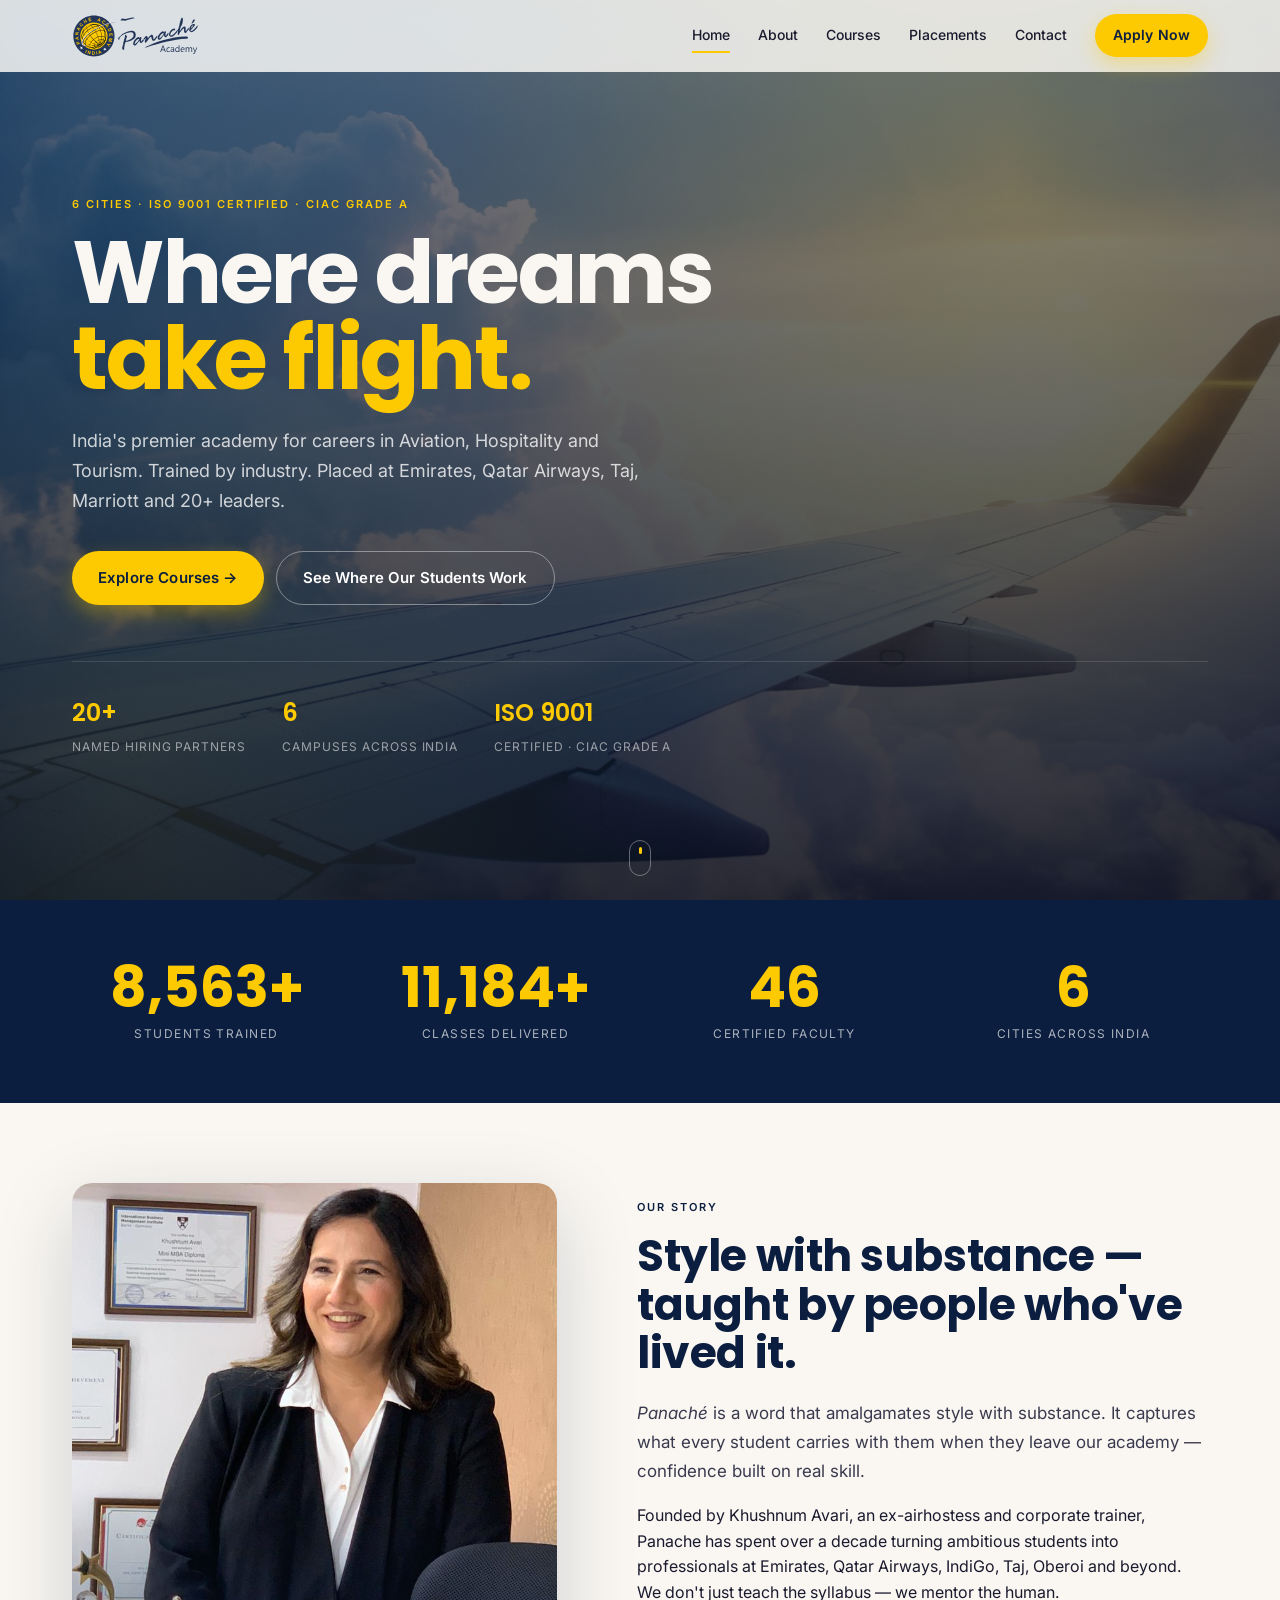
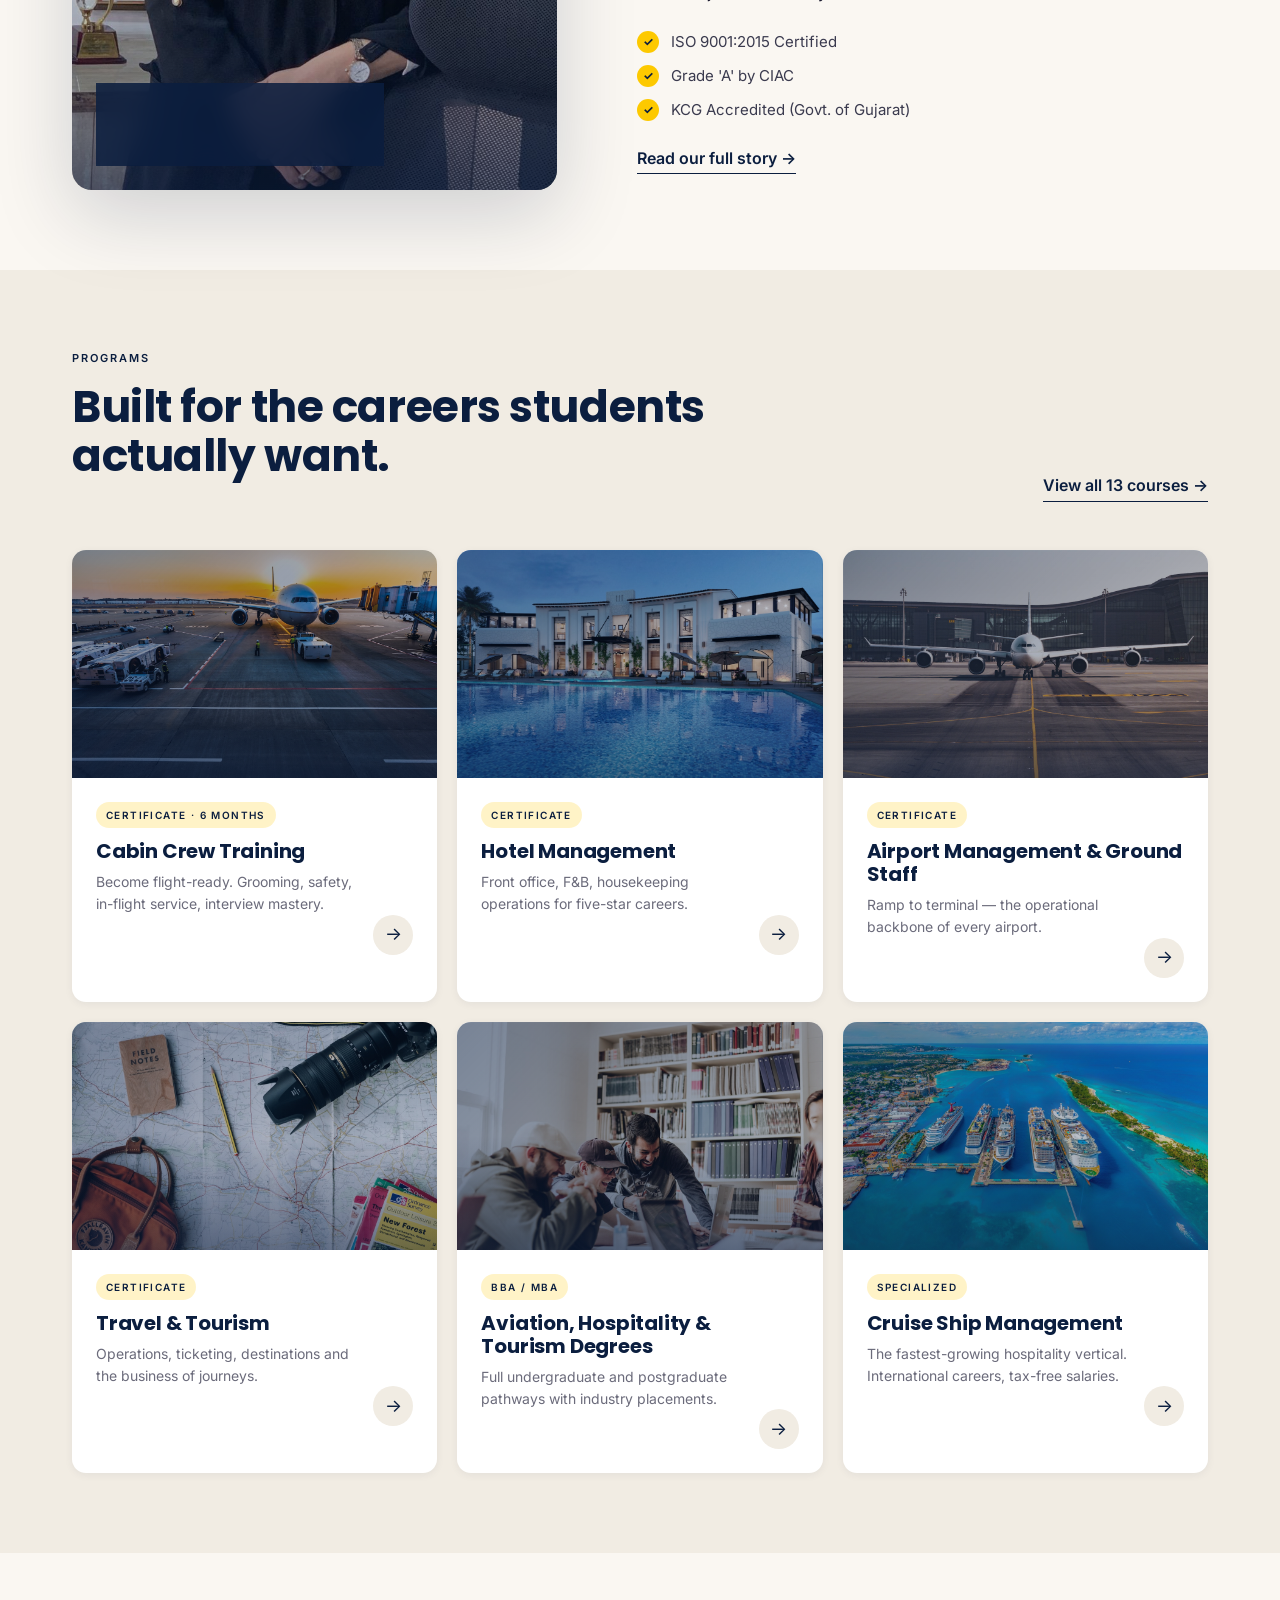
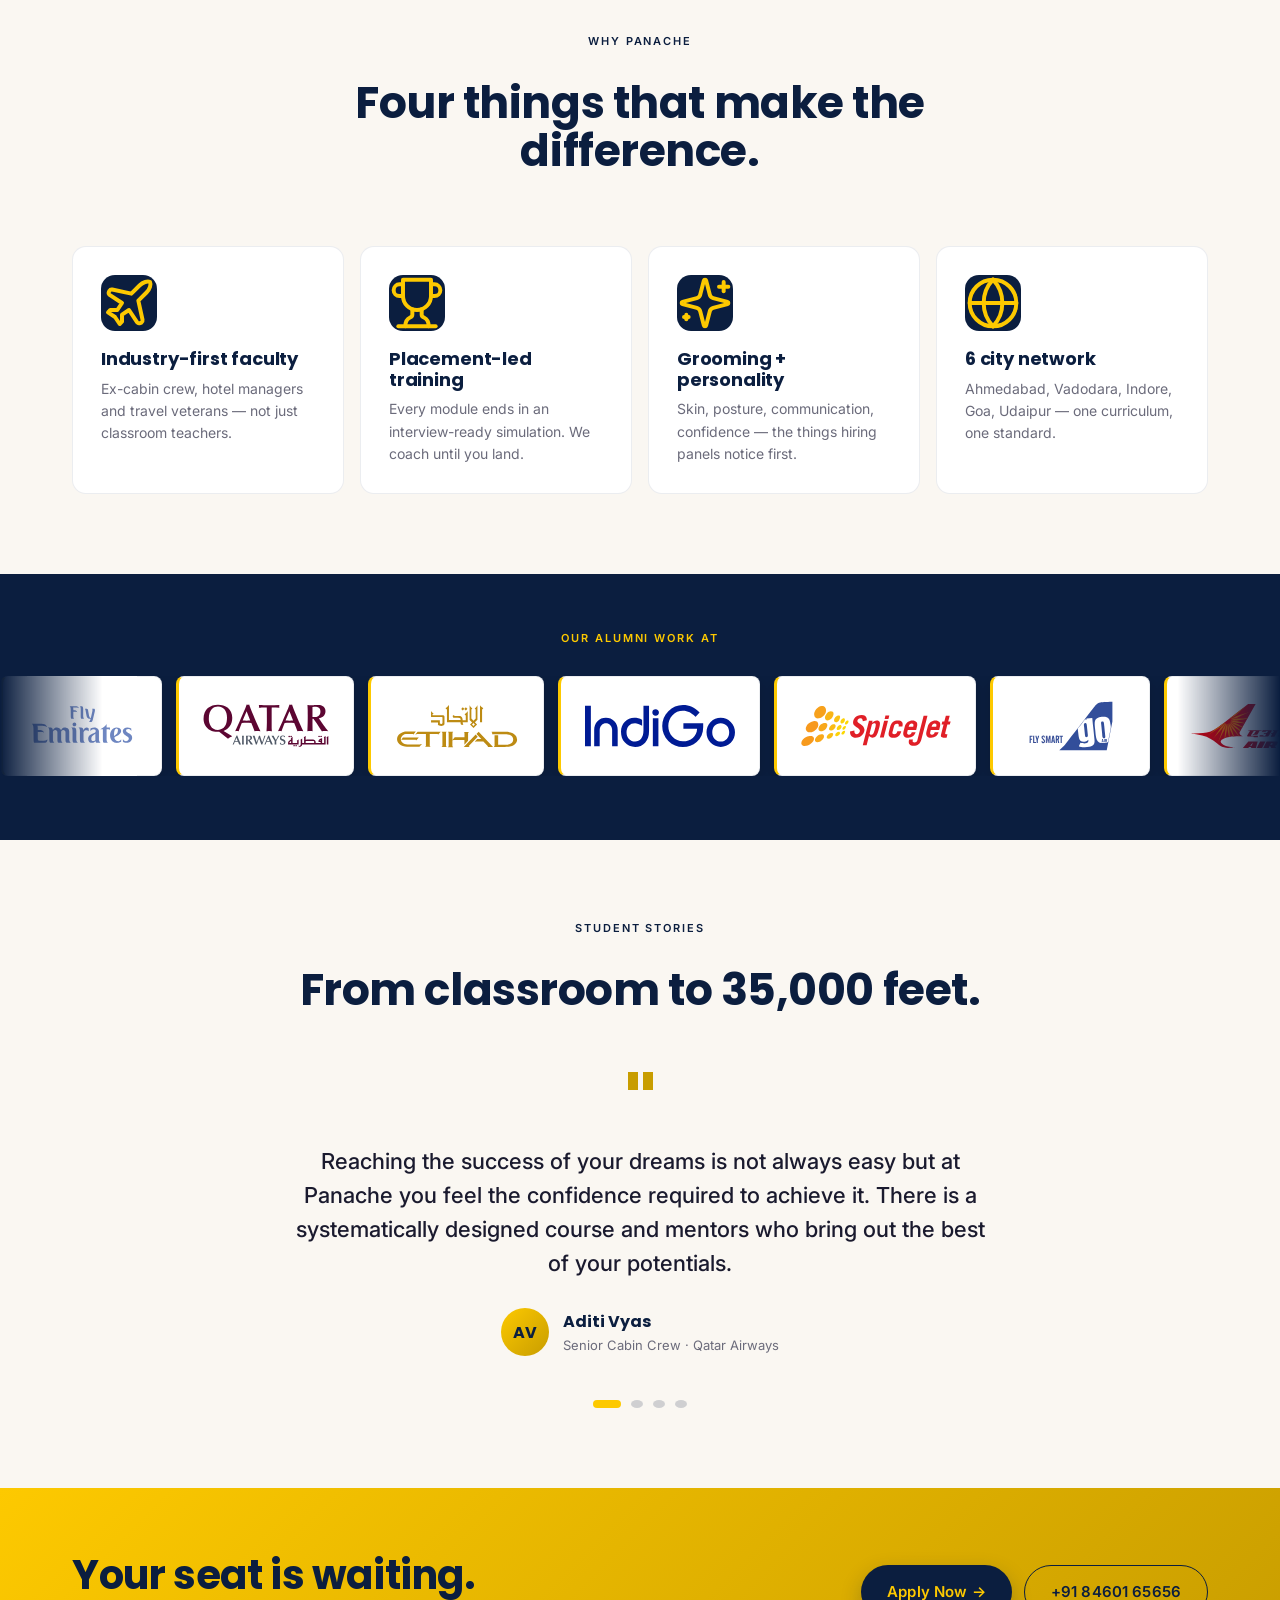
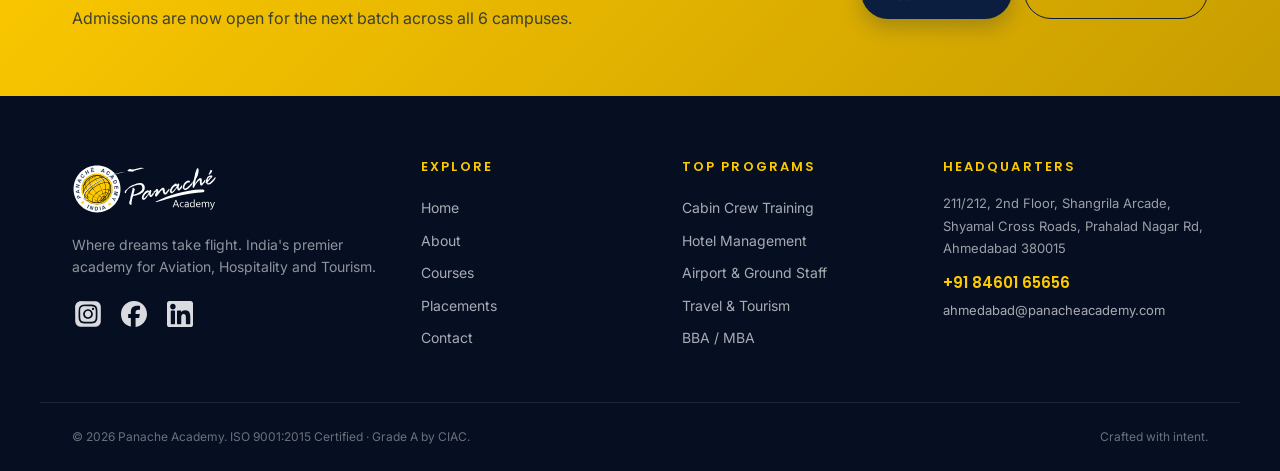
==== commit 00e48ee8: "Swap homepage hero background image for looping video" ====
--- a/index.html
+++ b/index.html
@@ -38,6 +38,12 @@
 
   <!-- ============ HERO ============ -->
   <section class="hero">
+    <video class="hero-video"
+           autoplay muted loop playsinline preload="auto"
+           poster="images/hero-aviation.jpg"
+           aria-hidden="true">
+      <source src="video/Hero_Banner.mp4" type="video/mp4">
+    </video>
     <div class="hero-bg" aria-hidden="true"></div>
     <div class="hero-overlay" aria-hidden="true"></div>
 
--- a/css/style.css
+++ b/css/style.css
@@ -320,12 +320,18 @@
 }
 .hero-bg {
   position: absolute; inset: 0;
-  background:
-    linear-gradient(180deg, rgba(11,30,63,0.55) 0%, rgba(6,15,34,0.85) 100%),
-    url('../images/hero-aviation.jpg');
-  background-size: cover;
-  background-position: center;
+  background: linear-gradient(180deg, rgba(11,30,63,0.55) 0%, rgba(6,15,34,0.85) 100%);
   z-index: -2;
+}
+.hero-video {
+  position: absolute;
+  inset: 0;
+  width: 100%;
+  height: 100%;
+  object-fit: cover;
+  z-index: -3;
+  pointer-events: none;
+  background: #060F22;
 }
 .hero-overlay {
   position: absolute; inset: 0;
